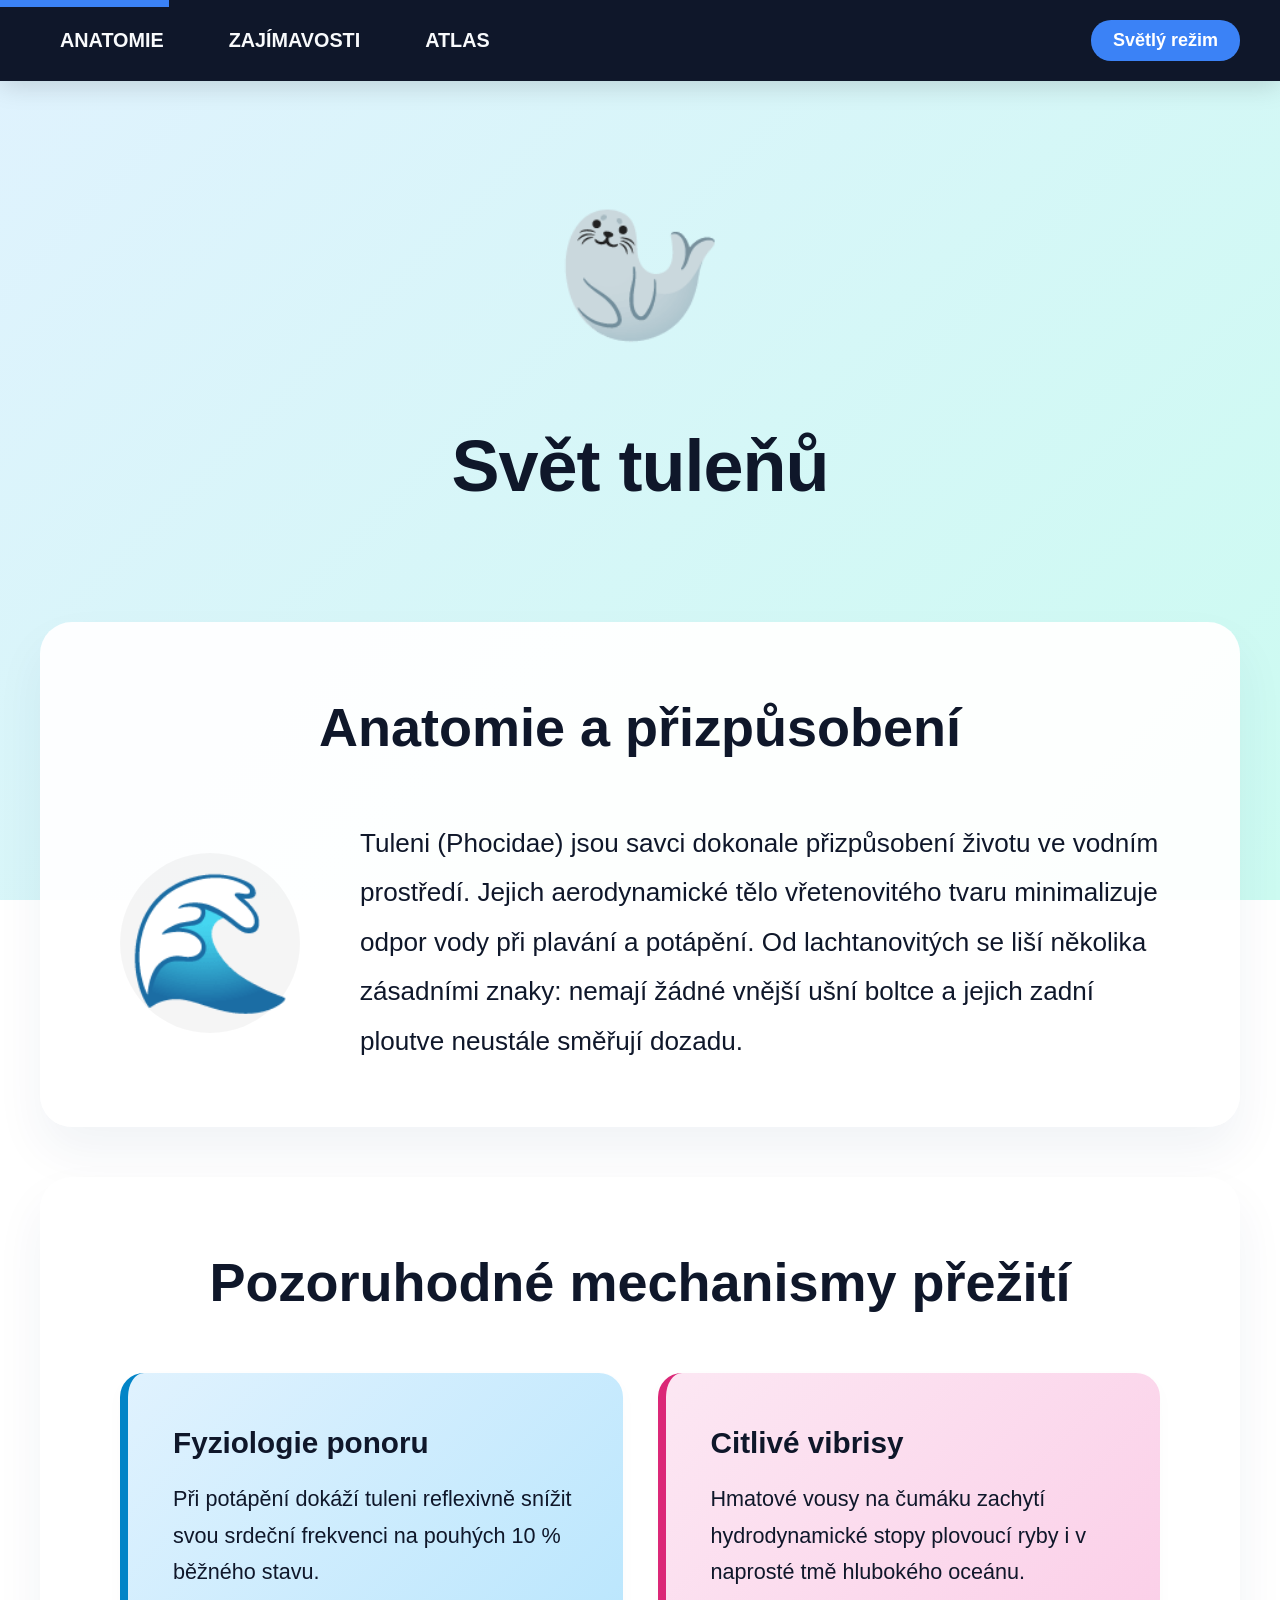
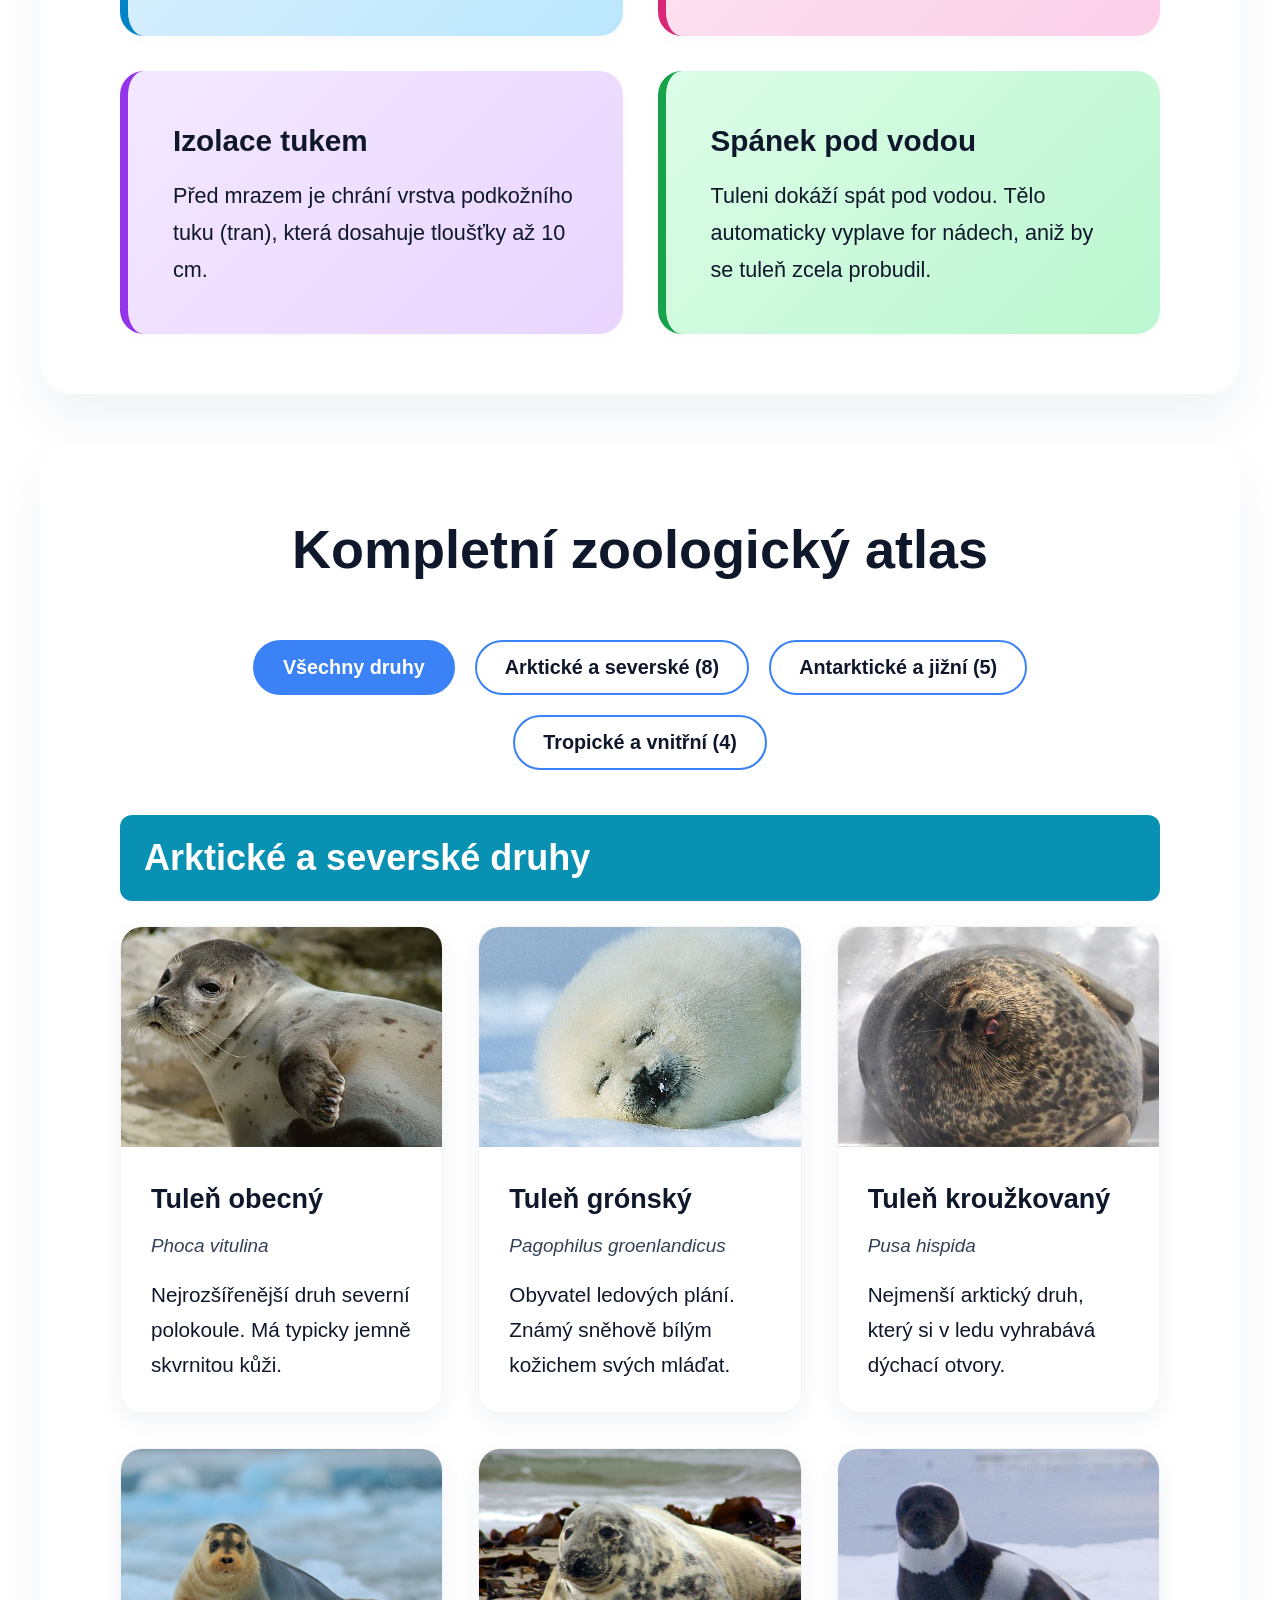
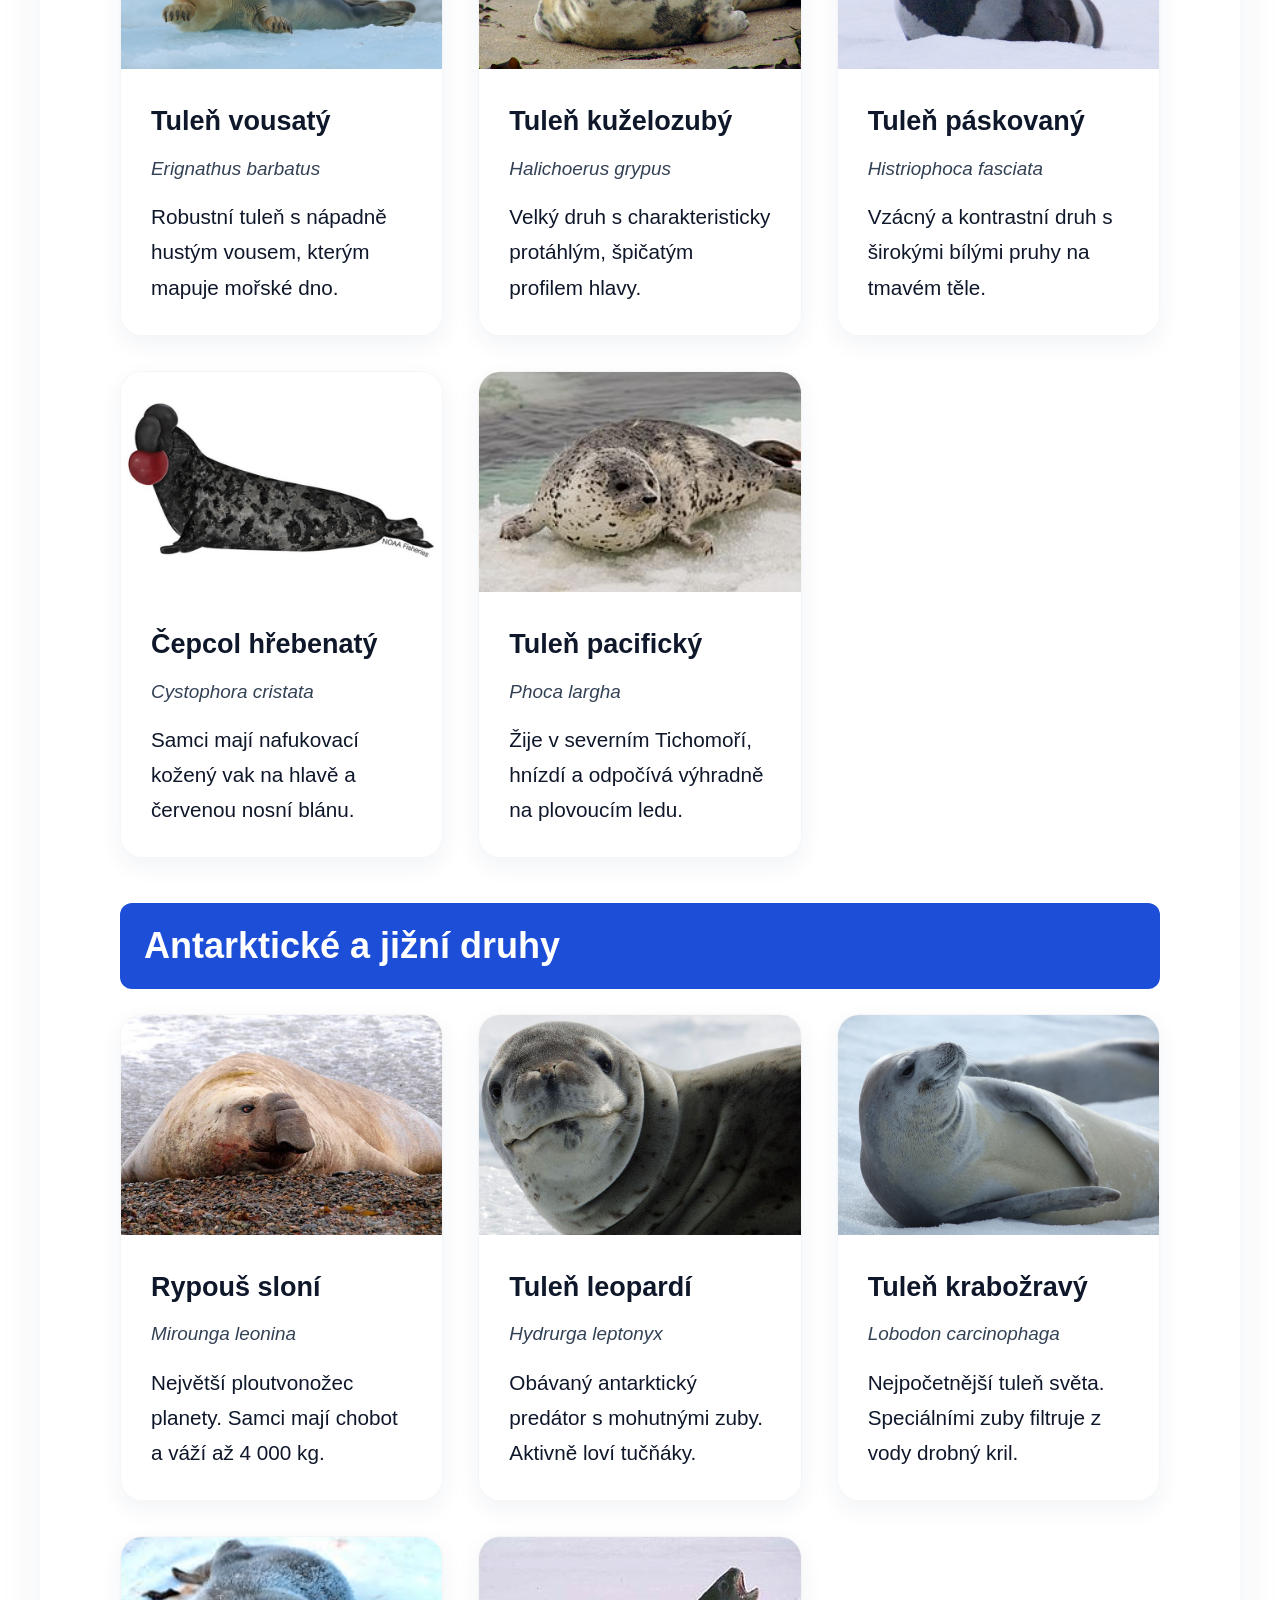
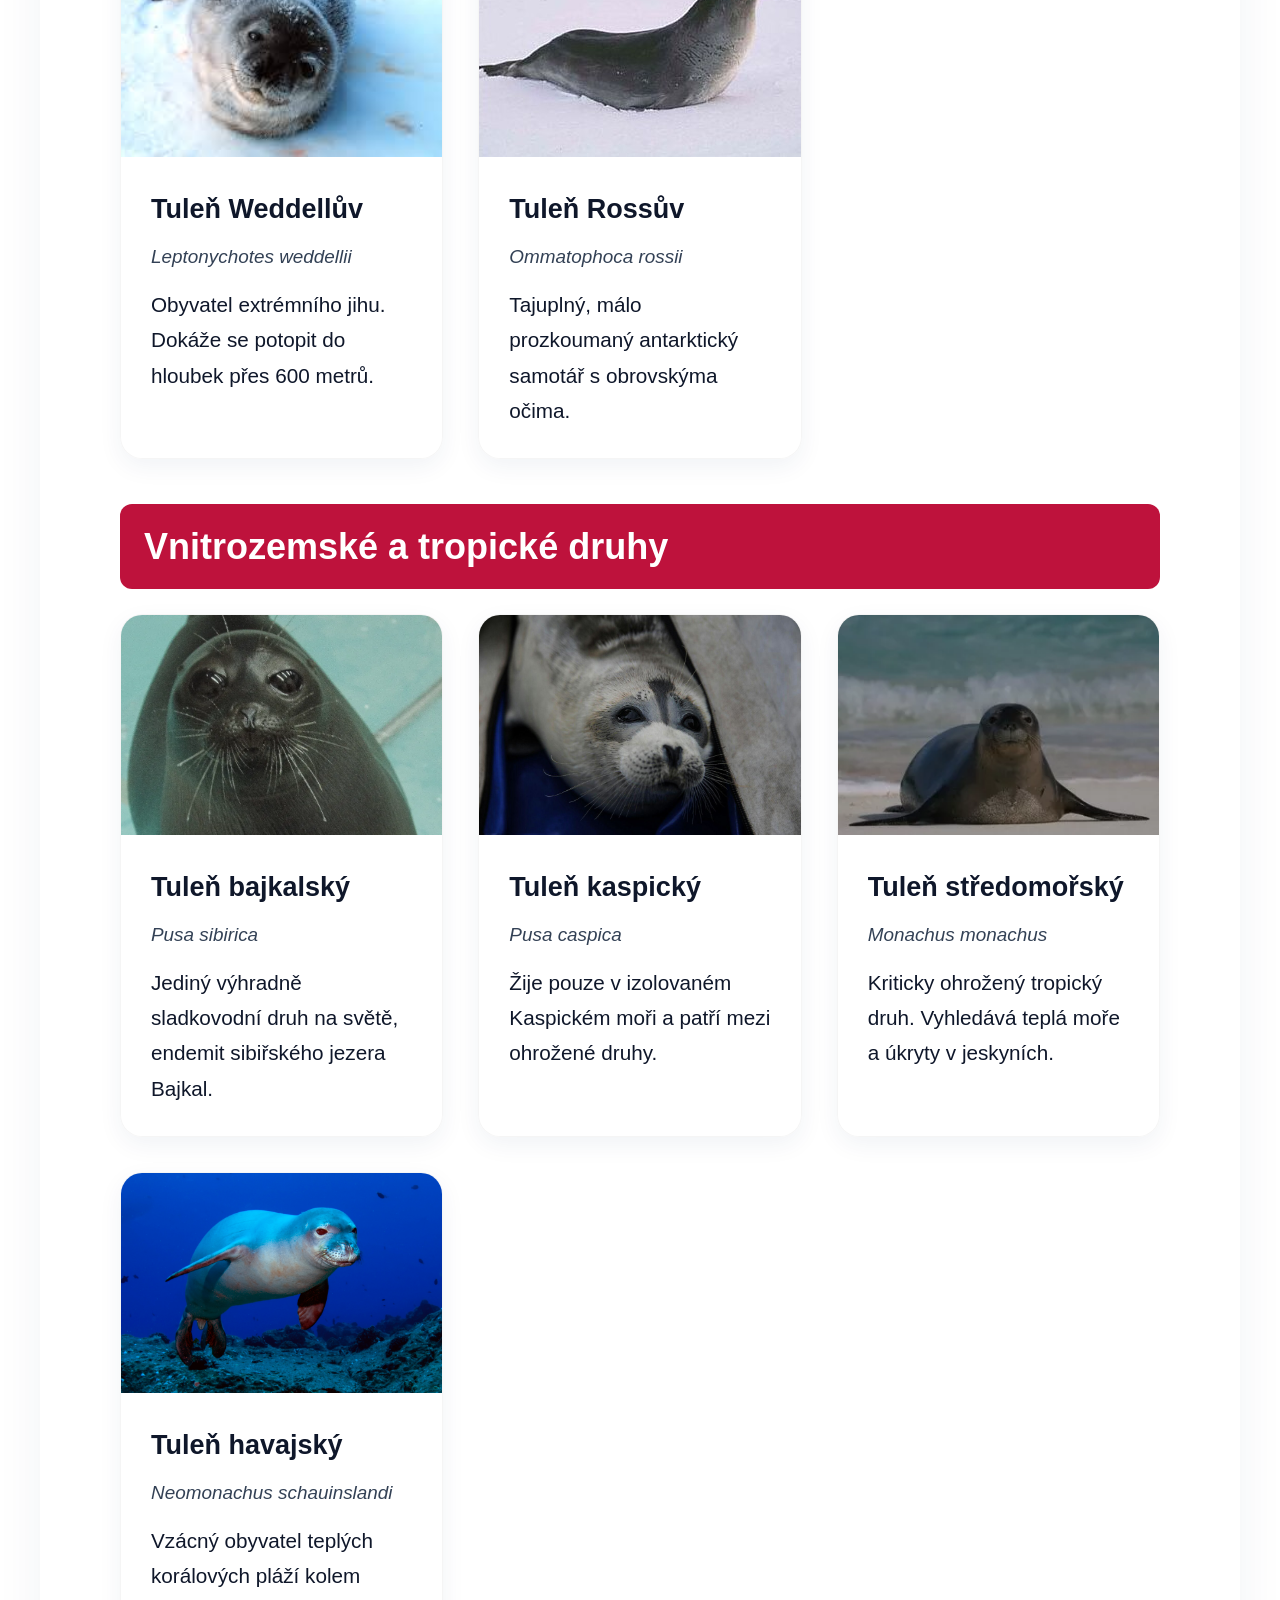
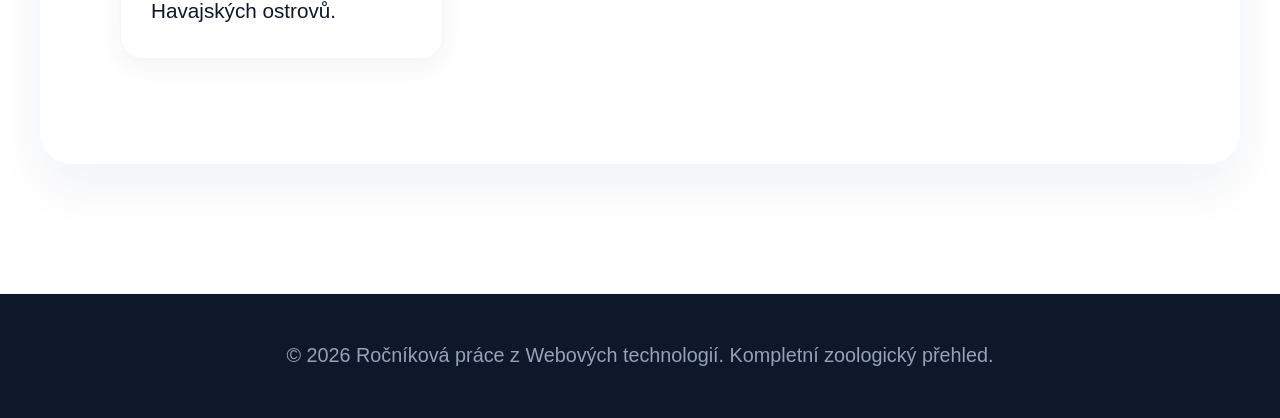
==== index.html @ 149bd587 "8" ====
<!DOCTYPE html>
<html lang="cs">
<head>
    <meta charset="UTF-8">
    <meta name="viewport" content="width=device-width, initial-scale=1.0">
    <title>Svět tuleňů - Kompletní atlas a biologie ploutvonožců</title>
    
    <meta name="description" content="Informační portál věnovaný biologii, anatomickým adaptacím a kompletnímu zoologickému přehledu tuleňů.">
    <meta name="keywords" content="tuleň, ploutvonožci, Phocidae, zoologický atlas, biologie moře, ochrana přírody, rypouš, čepcol">
    <meta name="author" content="Student 2. ročníku">
    <meta name="robots" content="index, follow">
    <meta name="robots" content="max-image-preview:large">

    <style>
        :root {
            --bg-start: #e0f2fe;
            --bg-end: #ccfbf1;
            --card-white: rgba(255, 255, 255, 0.95);
            --nav-bg: #0f172a;
            --accent-cyan: #06b6d4;
            --accent-blue: #3b82f6;
            --text-main: #0f172a;
            --text-muted: #334155;
            --shadow: rgba(0, 50, 100, 0.06);
        }

        [data-theme="dark"] {
            --bg-start: #0f172a;
            --bg-end: #1e293b;
            --card-white: rgba(30, 41, 59, 0.95);
            --nav-bg: #020617;
            --text-main: #f8fafc;
            --text-muted: #cbd5e1;
            --shadow: rgba(0, 0, 0, 0.3);
        }

        * {
            margin: 0;
            padding: 0;
            box-sizing: border-box;
            transition: background 0.3s ease, color 0.3s ease;
        }

        html {
            scroll-behavior: smooth;
            font-size: 18px; /* GLOBÁLNÍ ZVĚTŠENÍ: Zvětší úplně všechno písmo a prvky na webu */
        }

        body {
            font-family: 'Segoe UI', Tahoma, Geneva, Verdana, sans-serif;
            background: linear-gradient(135deg, var(--bg-start), var(--bg-end));
            background-attachment: fixed;
            color: var(--text-main);
            line-height: 1.7;
        }

        .skip-link {
            position: absolute;
            top: -40px;
            left: 0;
            background: var(--accent-blue);
            color: white;
            padding: 8px;
            z-index: 2000;
            transition: top 0.2s;
        }
        .skip-link:focus { top: 0; }

        nav {
            background-color: var(--nav-bg);
            position: fixed;
            width: 100%;
            top: 0;
            left: 0;
            padding: 20px 40px; /* Masivnější navigace */
            box-shadow: 0 4px 25px rgba(0,0,0,0.15);
            z-index: 1000;
        }
        .nav-container {
            display: flex;
            justify-content: space-between;
            align-items: center;
            max-width: 1400px;
            margin: 0 auto;
            width: 100%;
        }
        nav ul {
            display: flex;
            gap: 25px;
            list-style: none;
        }
        nav a {
            color: #f8fafc;
            text-decoration: none;
            font-weight: 700;
            font-size: 1.1rem; /* Větší text v menu */
            text-transform: uppercase;
            padding: 10px 20px;
            border-radius: 8px;
        }
        nav a:hover, nav a:focus {
            color: #0f172a;
            background-color: var(--accent-cyan);
            outline: none;
        }

        .theme-toggle {
            background: var(--accent-blue);
            color: white;
            border: none;
            padding: 10px 22px;
            border-radius: 20px;
            cursor: pointer;
            font-weight: 600;
            font-size: 1rem;
        }
        .theme-toggle:hover { background: var(--accent-cyan); }

        .hero {
            min-height: 45vh;
            display: flex;
            flex-direction: column;
            justify-content: center;
            align-items: center;
            text-align: center;
            padding: 160px 20px 60px;
        }
        .hero-emoji {
            font-size: 7.5rem; /* Obrovský emoji tuleň */
            animation: floatAnimation 4s ease-in-out infinite;
        }
        .hero h1 {
            font-size: 4rem; /* Obrovský hlavní nadpis */
            margin: 15px 0;
            font-weight: 900;
            letter-spacing: -1px;
        }
        .hero p {
            font-size: 1.4rem;
            max-width: 800px;
        }

        @keyframes floatAnimation {
            0%, 100% { transform: translateY(0); }
            50% { transform: translateY(-15px); }
        }

        .container {
            max-width: 1440px; /* Maximální gigantická šířka */
            margin: 0 auto;
            padding: 20px 40px;
            width: 100%;
        }

        .web-section {
            background: var(--card-white);
            border-radius: 32px; /* Více zakulacené rohy jako ve VS Code */
            padding: 60px 80px; /* Obrovské vnitřní polstrování boxu */
            box-shadow: 0 25px 50px var(--shadow);
            margin-bottom: 50px;
            scroll-margin-top: 120px; 
            width: 100%;
        }

        .section-title {
            font-size: 3rem; /* Masivní nadpis uvnitř boxu */
            margin-bottom: 45px;
            text-align: center;
            font-weight: 900;
        }

        .info-block {
            display: flex;
            align-items: center;
            gap: 60px;
        }
        .info-visual {
            font-size: 7.5rem; /* Velká ikona vlny */
            background: rgba(0,0,0,0.04);
            padding: 30px;
            border-radius: 50%;
            min-width: 180px;
            height: 180px;
            display: flex;
            align-items: center;
            justify-content: center;
        }
        .info-text p {
            font-size: 1.45rem; /* Velký, skvěle čitelný text odstavce */
            line-height: 1.9;
        }

        /* 2x2 Grid pro Zajímavosti */
        .features-grid {
            display: grid;
            grid-template-columns: 1fr 1fr;
            gap: 35px;
        }
        .feature-item {
            padding: 45px;
            border-radius: 24px;
            box-shadow: 0 6px 20px rgba(0,0,0,0.02);
        }
        .feature-item h3 {
            font-size: 1.65rem;
            margin-bottom: 12px;
        }
        .feature-item p {
            font-size: 1.2rem;
        }
        .feat-1 { background: linear-gradient(135deg, #e0f2fe, #bae6fd); border-left: 8px solid #0284c7; color: #0f172a; }
        .feat-2 { background: linear-gradient(135deg, #fce7f3, #fbcfe8); border-left: 8px solid #db2777; color: #0f172a; }
        .feat-3 { background: linear-gradient(135deg, #f3e8ff, #e9d5ff); border-left: 8px solid #9333ea; color: #0f172a; }
        .feat-4 { background: linear-gradient(135deg, #dcfce7, #bbf7d0); border-left: 8px solid #16a34a; color: #0f172a; }

        /* Filtrování */
        .filter-buttons {
            display: flex;
            justify-content: center;
            gap: 20px;
            margin-bottom: 45px;
            flex-wrap: wrap;
        }
        .filter-btn {
            padding: 14px 28px;
            border: 2px solid var(--accent-blue);
            background: transparent;
            color: var(--text-main);
            font-weight: 700;
            border-radius: 35px;
            cursor: pointer;
            font-size: 1.1rem;
        }
        .filter-btn.active, .filter-btn:hover {
            background: var(--accent-blue);
            color: white;
        }

        .group-title {
            font-size: 2rem;
            margin: 45px 0 25px;
            padding: 12px 24px;
            border-radius: 12px;
            color: white;
            font-weight: 800;
        }
        .group-north { background: #0891b2; }
        .group-south { background: #1d4ed8; }
        .group-warm  { background: #be123c; }

        .grid-atlas {
            display: grid;
            grid-template-columns: repeat(auto-fit, minmax(320px, 1fr));
            gap: 35px;
            margin-bottom: 45px;
        }
        .atlas-card {
            background: var(--card-white);
            border-radius: 22px;
            overflow: hidden;
            box-shadow: 0 8px 25px var(--shadow);
            border: 1px solid rgba(0,0,0,0.04);
        }

        .card-visual-img {
            background: #f1f5f9;
            height: 220px;
            overflow: hidden;
        }
        .card-visual-img img {
            width: 100%;
            height: 100%;
            object-fit: cover;
        }

        .card-body { padding: 30px; }
        .card-body h3 { font-size: 1.5rem; margin-bottom: 8px; }
        .card-body .latinsky { font-style: italic; color: var(--text-muted); font-size: 1.05rem; margin-bottom: 14px; }
        .card-body p { font-size: 1.15rem; }

        footer {
            background-color: var(--nav-bg);
            color: #94a3b8;
            text-align: center;
            padding: 45px;
            margin-top: 60px;
            font-size: 1.1rem;
        }

        @media (max-width: 992px) {
            .web-section { padding: 45px 35px; }
            .info-block { gap: 35px; }
        }

        @media (max-width: 768px) {
            html { font-size: 16px; } /* Na mobilech to trochu zmenšíme, aby se to vešlo */
            .features-grid { grid-template-columns: 1fr; }
            .nav-container { flex-direction: column; gap: 15px; }
            .info-block { flex-direction: column; text-align: center; }
        }
    </style>
</head>
<body>

    <a href="#main-content" class="skip-link">Přeskočit na obsah</a>

    <nav aria-label="Hlavní navigace">
        <div class="nav-container">
            <ul>
                <li><a href="#anatomie">Anatomie</a></li>
                <li><a href="#zajimavosti">Zajímavosti</a></li>
                <li><a href="#atlas">Atlas</a></li>
            </ul>
            <button class="theme-toggle" id="themeBtn" aria-label="Přepnout Světlý režim">Světlý režim</button>
        </div>
    </nav>

    <header class="hero">
        <div class="hero-emoji" aria-hidden="true">🦭</div>
        <h1>Svět tuleňů</h1>
    </header>

    <main class="container" id="main-content">
        
        <section id="anatomie" class="web-section" aria-labelledby="title-anatomy">
            <h2 id="title-anatomy" class="section-title">Anatomie a přizpůsobení</h2>
            <div class="info-block">
                <div class="info-visual" aria-hidden="true">🌊</div>
                <div class="info-text">
                    <p>Tuleni (Phocidae) jsou savci dokonale přizpůsobení životu ve vodním prostředí. Jejich aerodynamické tělo vřetenovitého tvaru minimalizuje odpor vody při plavání a potápění. Od lachtanovitých se liší několika zásadními znaky: nemají žádné vnější ušní boltce a jejich zadní ploutve neustále směřují dozadu.</p>
                </div>
            </div>
        </section>

        <section id="zajimavosti" class="web-section" aria-labelledby="title-facts">
            <h2 id="title-facts" class="section-title">Pozoruhodné mechanismy přežití</h2>
            <div class="features-grid">
                <div class="feature-item feat-1">
                    <h3>Fyziologie ponoru</h3>
                    <p>Při potápění dokáží tuleni reflexivně snížit svou srdeční frekvenci na pouhých 10 % běžného stavu.</p>
                </div>
                <div class="feature-item feat-2">
                    <h3>Citlivé vibrisy</h3>
                    <p>Hmatové vousy na čumáku zachytí hydrodynamické stopy plovoucí ryby i v naprosté tmě hlubokého oceánu.</p>
                </div>
                <div class="feature-item feat-3">
                    <h3>Izolace tukem</h3>
                    <p>Před mrazem je chrání vrstva podkožního tuku (tran), která dosahuje tloušťky až 10 cm.</p>
                </div>
                <div class="feature-item feat-4">
                    <h3>Spánek pod vodou</h3>
                    <p>Tuleni dokáží spát pod vodou. Tělo automaticky vyplave for nádech, aniž by se tuleň zcela probudil.</p>
                </div>
            </div>
        </section>

        <section id="atlas" class="web-section" aria-labelledby="title-atlas">
            <h2 id="title-atlas" class="section-title">Kompletní zoologický atlas</h2>

            <div class="filter-buttons">
                <button class="filter-btn active" data-filter="all">Všechny druhy</button>
                <button class="filter-btn" data-filter="north">Arktické a severské (8)</button>
                <button class="filter-btn" data-filter="south">Antarktické a jižní (5)</button>
                <button class="filter-btn" data-filter="warm">Tropické a vnitřní (4)</button>
            </div>

            <div class="atlas-wrapper">
                
                <div class="atlas-group" data-category="north">
                    <div class="group-title group-north">Arktické a severské druhy</div>
                    <div class="grid-atlas">
                        <article class="atlas-card">
                            <div class="card-visual-img"><img src="tuleni/tulen-obecny.webp" alt="Tuleň obecný" loading="lazy" width="300" height="180"></div>
                            <div class="card-body">
                                <h3>Tuleň obecný</h3>
                                <p class="latinsky">Phoca vitulina</p>
                                <p>Nejrozšířenější druh severní polokoule. Má typicky jemně skvrnitou kůži.</p>
                            </div>
                        </article>
                        <article class="atlas-card">
                            <div class="card-visual-img"><img src="tuleni/tulen-gronsky.jpg" alt="Tuleň grónský" loading="lazy" width="300" height="180"></div>
                            <div class="card-body">
                                <h3>Tuleň grónský</h3>
                                <p class="latinsky">Pagophilus groenlandicus</p>
                                <p>Obyvatel ledových plání. Známý sněhově bílým kožichem svých mláďat.</p>
                            </div>
                        </article>
                        <article class="atlas-card">
                            <div class="card-visual-img"><img src="tuleni/tulen-krouzkovany.webp" alt="Tuleň kroužkovaný" loading="lazy" width="300" height="180"></div>
                            <div class="card-body">
                                <h3>Tuleň kroužkovaný</h3>
                                <p class="latinsky">Pusa hispida</p>
                                <p>Nejmenší arktický druh, který si v ledu vyhrabává dýchací otvory.</p>
                            </div>
                        </article>
                        <article class="atlas-card">
                            <div class="card-visual-img"><img src="tuleni/tulen-vousaty.jpg" alt="Tuleň vousatý" loading="lazy" width="300" height="180"></div>
                            <div class="card-body">
                                <h3>Tuleň vousatý</h3>
                                <p class="latinsky">Erignathus barbatus</p>
                                <p>Robustní tuleň s nápadně hustým vousem, kterým mapuje mořské dno.</p>
                            </div>
                        </article>
                        <article class="atlas-card">
                            <div class="card-visual-img"><img src="tuleni/tulen-kuzelozubi.jpg" alt="Tuleň kuželozubý" loading="lazy" width="300" height="180"></div>
                            <div class="card-body">
                                <h3>Tuleň kuželozubý</h3>
                                <p class="latinsky">Halichoerus grypus</p>
                                <p>Velký druh s charakteristicky protáhlým, špičatým profilem hlavy.</p>
                            </div>
                        </article>
                        <article class="atlas-card">
                            <div class="card-visual-img"><img src="tuleni/paskovany.jpg" alt="Tuleň páskovaný" loading="lazy" width="300" height="180"></div>
                            <div class="card-body">
                                <h3>Tuleň páskovaný</h3>
                                <p class="latinsky">Histriophoca fasciata</p>
                                <p>Vzácný a kontrastní druh s širokými bílými pruhy na tmavém těle.</p>
                            </div>
                        </article>
                        <article class="atlas-card">
                            <div class="card-visual-img"><img src="tuleni/rypous-sloni.jpg" alt="Čepcol hřebenatý" loading="lazy" width="300" height="180"></div>
                            <div class="card-body">
                                <h3>Čepcol hřebenatý</h3>
                                <p class="latinsky">Cystophora cristata</p>
                                <p>Samci mají nafukovací kožený vak na hlavě a červenou nosní blánu.</p>
                            </div>
                        </article>
                        <article class="atlas-card">
                            <div class="card-visual-img"><img src="tuleni/tulen-pacificky.jpg" alt="Tuleň pacifický" loading="lazy" width="300" height="180"></div>
                            <div class="card-body">
                                <h3>Tuleň pacifický</h3>
                                <p class="latinsky">Phoca largha</p>
                                <p>Žije v severním Tichomoří, hnízdí a odpočívá výhradně na plovoucím ledu.</p>
                            </div>
                        </article>
                    </div>
                </div>

                <div class="atlas-group" data-category="south">
                    <div class="group-title group-south">Antarktické a jižní druhy</div>
                    <div class="grid-atlas">
                        <article class="atlas-card">
                            <div class="card-visual-img"><img src="tuleni/rypous-sloni.webp" alt="Rypouš sloní" loading="lazy" width="300" height="180"></div>
                            <div class="card-body">
                                <h3>Rypouš sloní</h3>
                                <p class="latinsky">Mirounga leonina</p>
                                <p>Největší ploutvonožec planety. Samci mají chobot a váží až 4 000 kg.</p>
                            </div>
                        </article>
                        <article class="atlas-card">
                            <div class="card-visual-img"><img src="tuleni/tulen-leopardi.jpeg" alt="Tuleň leopardí" loading="lazy" width="300" height="180"></div>
                            <div class="card-body">
                                <h3>Tuleň leopardí</h3>
                                <p class="latinsky">Hydrurga leptonyx</p>
                                <p>Obávaný antarktický predátor s mohutnými zuby. Aktivně loví tučňáky.</p>
                            </div>
                        </article>
                        <article class="atlas-card">
                            <div class="card-visual-img"><img src="tuleni/tulen-krabozravy.jpg" alt="Tuleň krabožravý" loading="lazy" width="300" height="180"></div>
                            <div class="card-body">
                                <h3>Tuleň krabožravý</h3>
                                <p class="latinsky">Lobodon carcinophaga</p>
                                <p>Nejpočetnější tuleň světa. Speciálními zuby filtruje z vody drobný kril.</p>
                            </div>
                        </article>
                        <article class="atlas-card">
                            <div class="card-visual-img"><img src="tuleni/tulen-weddelluv.jpg" alt="Tuleň Weddellův" loading="lazy" width="300" height="180"></div>
                            <div class="card-body">
                                <h3>Tuleň Weddellův</h3>
                                <p class="latinsky">Leptonychotes weddellii</p>
                                <p>Obyvatel extrémního jihu. Dokáže se potopit do hloubek přes 600 metrů.</p>
                            </div>
                        </article>
                        <article class="atlas-card">
                            <div class="card-visual-img"><img src="tuleni/tulen-rossuv.jpg" alt="Tuleň Rossův" loading="lazy" width="300" height="180"></div>
                            <div class="card-body">
                                <h3>Tuleň Rossův</h3>
                                <p class="latinsky">Ommatophoca rossii</p>
                                <p>Tajuplný, málo prozkoumaný antarktický samotář s obrovskýma očima.</p>
                            </div>
                        </article>
                    </div>
                </div>

                <div class="atlas-group" data-category="warm">
                    <div class="group-title group-warm">Vnitrozemské a tropické druhy</div>
                    <div class="grid-atlas">
                        <article class="atlas-card">
                            <div class="card-visual-img"><img src="tuleni/tulen-bajkalsky.webp" alt="Tuleň bajkalský" loading="lazy" width="300" height="180"></div>
                            <div class="card-body">
                                <h3>Tuleň bajkalský</h3>
                                <p class="latinsky">Pusa sibirica</p>
                                <p>Jediný výhradně sladkovodní druh na světě, endemit sibiřského jezera Bajkal.</p>
                            </div>
                        </article>
                        <article class="atlas-card">
                            <div class="card-visual-img"><img src="tuleni/tulen-kaspicky.jpg" alt="Tuleň kaspický" loading="lazy" width="300" height="180"></div>
                            <div class="card-body">
                                <h3>Tuleň kaspický</h3>
                                <p class="latinsky">Pusa caspica</p>
                                <p>Žije pouze v izolovaném Kaspickém moři a patří mezi ohrožené druhy.</p>
                            </div>
                        </article>
                        <article class="atlas-card">
                            <div class="card-visual-img"><img src="tuleni/tulen-stredomorsky.webp" alt="Tuleň středomořský" loading="lazy" width="300" height="180"></div>
                            <div class="card-body">
                                <h3>Tuleň středomořský</h3>
                                <p class="latinsky">Monachus monachus</p>
                                <p>Kriticky ohrožený tropický druh. Vyhledává teplá moře a úkryty v jeskyních.</p>
                            </div>
                        </article>
                        <article class="atlas-card">
                            <div class="card-visual-img"><img src="tuleni/tulen-havajsky.jpg" alt="Tuleň havajský" loading="lazy" width="300" height="180"></div>
                            <div class="card-body">
                                <h3>Tuleň havajský</h3>
                                <p class="latinsky">Neomonachus schauinslandi</p>
                                <p>Vzácný obyvatel teplých korálových pláží kolem Havajských ostrovů.</p>
                            </div>
                        </article>
                    </div>
                </div>

            </div>
        </section>
    </main>

    <footer>
        <p>&copy; 2026 Ročníková práce z Webových technologií. Kompletní zoologický přehled.</p>
    </footer>

    <script>
        document.addEventListener('DOMContentLoaded', () => {
            const themeBtn = document.getElementById('themeBtn');
            const currentTheme = localStorage.getItem('theme') || 'light';
            
            if (currentTheme === 'dark') {
                document.documentElement.setAttribute('data-theme', 'dark');
                themeBtn.textContent = 'Tmavý režim';
            }

            themeBtn.addEventListener('click', () => {
                let theme = document.documentElement.getAttribute('data-theme');
                if (theme === 'dark') {
                    document.documentElement.removeAttribute('data-theme');
                    localStorage.setItem('theme', 'light');
                    themeBtn.textContent = 'Světlý režim';
                } else {
                    document.documentElement.setAttribute('data-theme', 'dark');
                    localStorage.setItem('theme', 'dark');
                    themeBtn.textContent = 'Tmavý režim';
                }
            });

            const filterButtons = document.querySelectorAll('.filter-btn');
            const groups = document.querySelectorAll('.atlas-group');

            filterButtons.forEach(btn => {
                btn.addEventListener('click', () => {
                    filterButtons.forEach(b => b.classList.remove('active'));
                    btn.add('active');

                    const filterValue = btn.getAttribute('data-filter');

                    groups.forEach(group => {
                        if (filterValue === 'all' || group.getAttribute('data-category') === filterValue) {
                            group.style.display = 'block';
                        } else {
                            group.style.display = 'none';
                        }
                    });
                });
            });
        });
    </script>
</body>
</html>
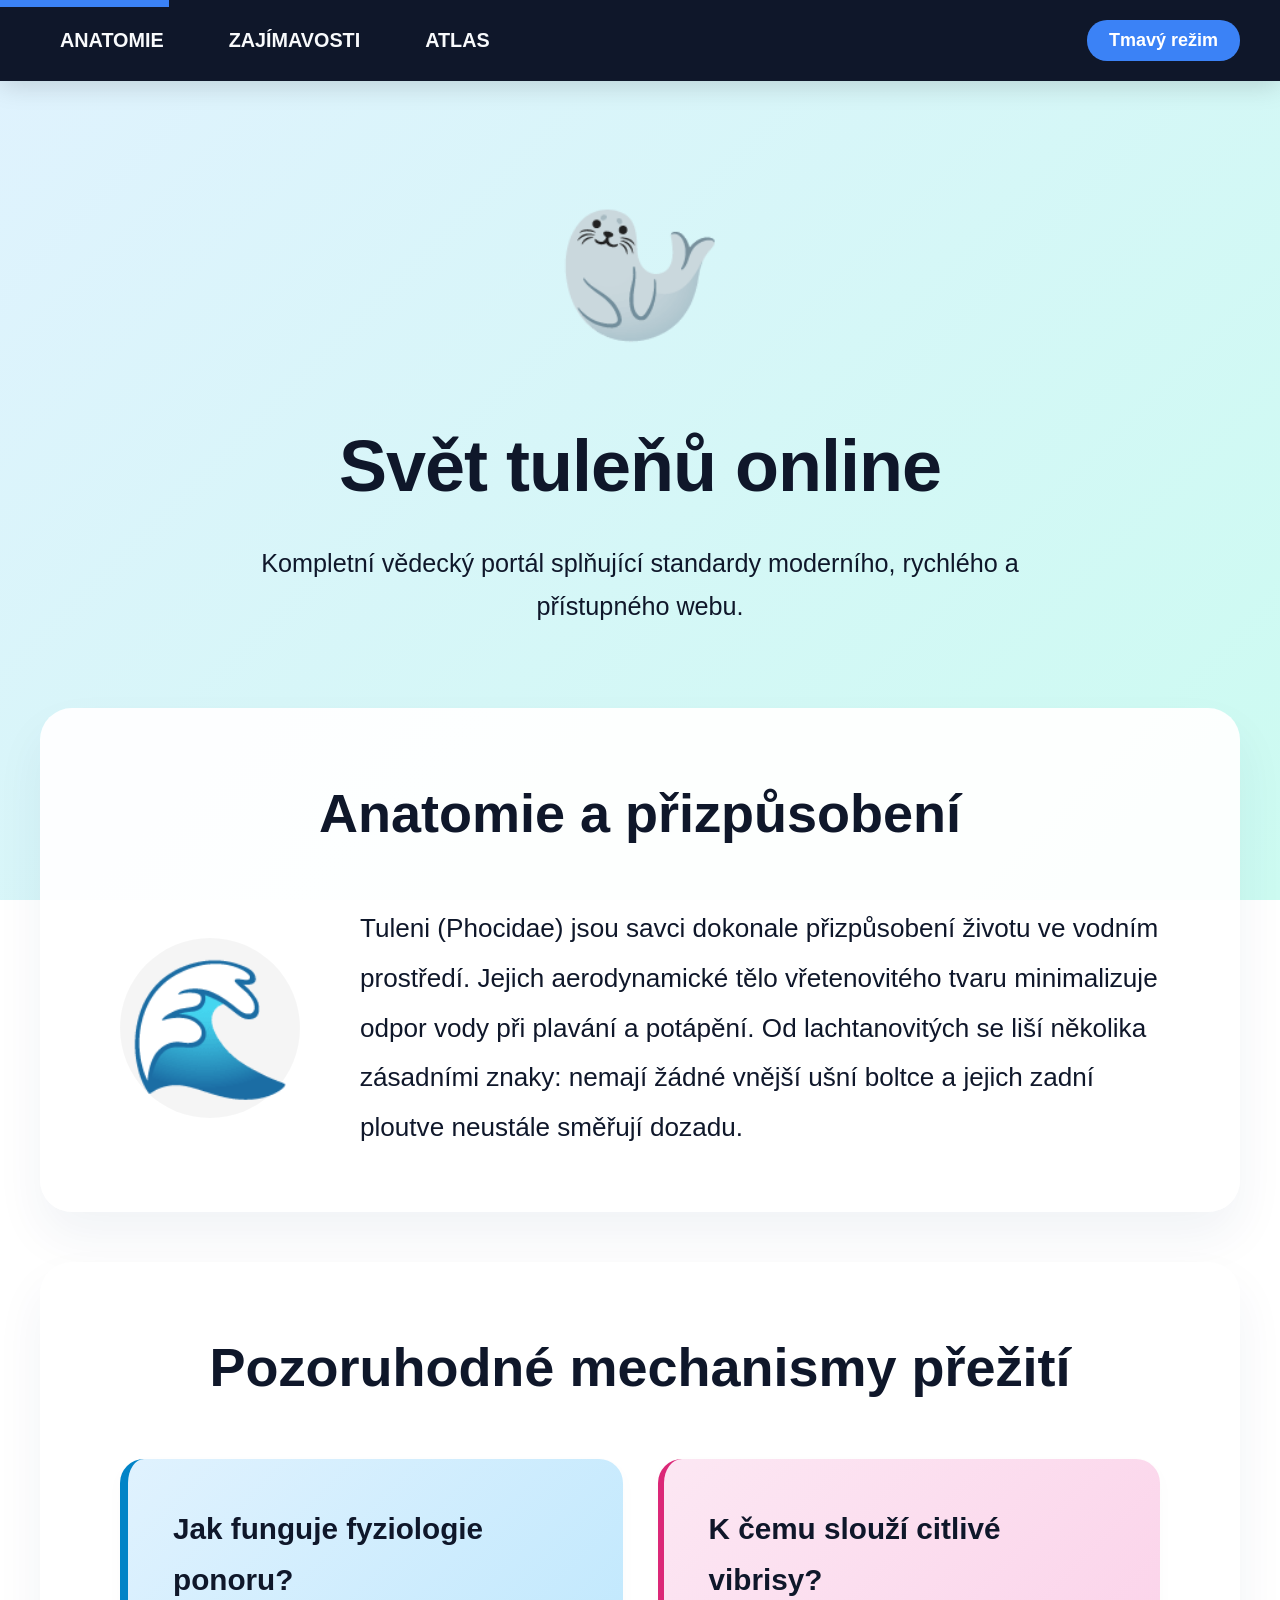
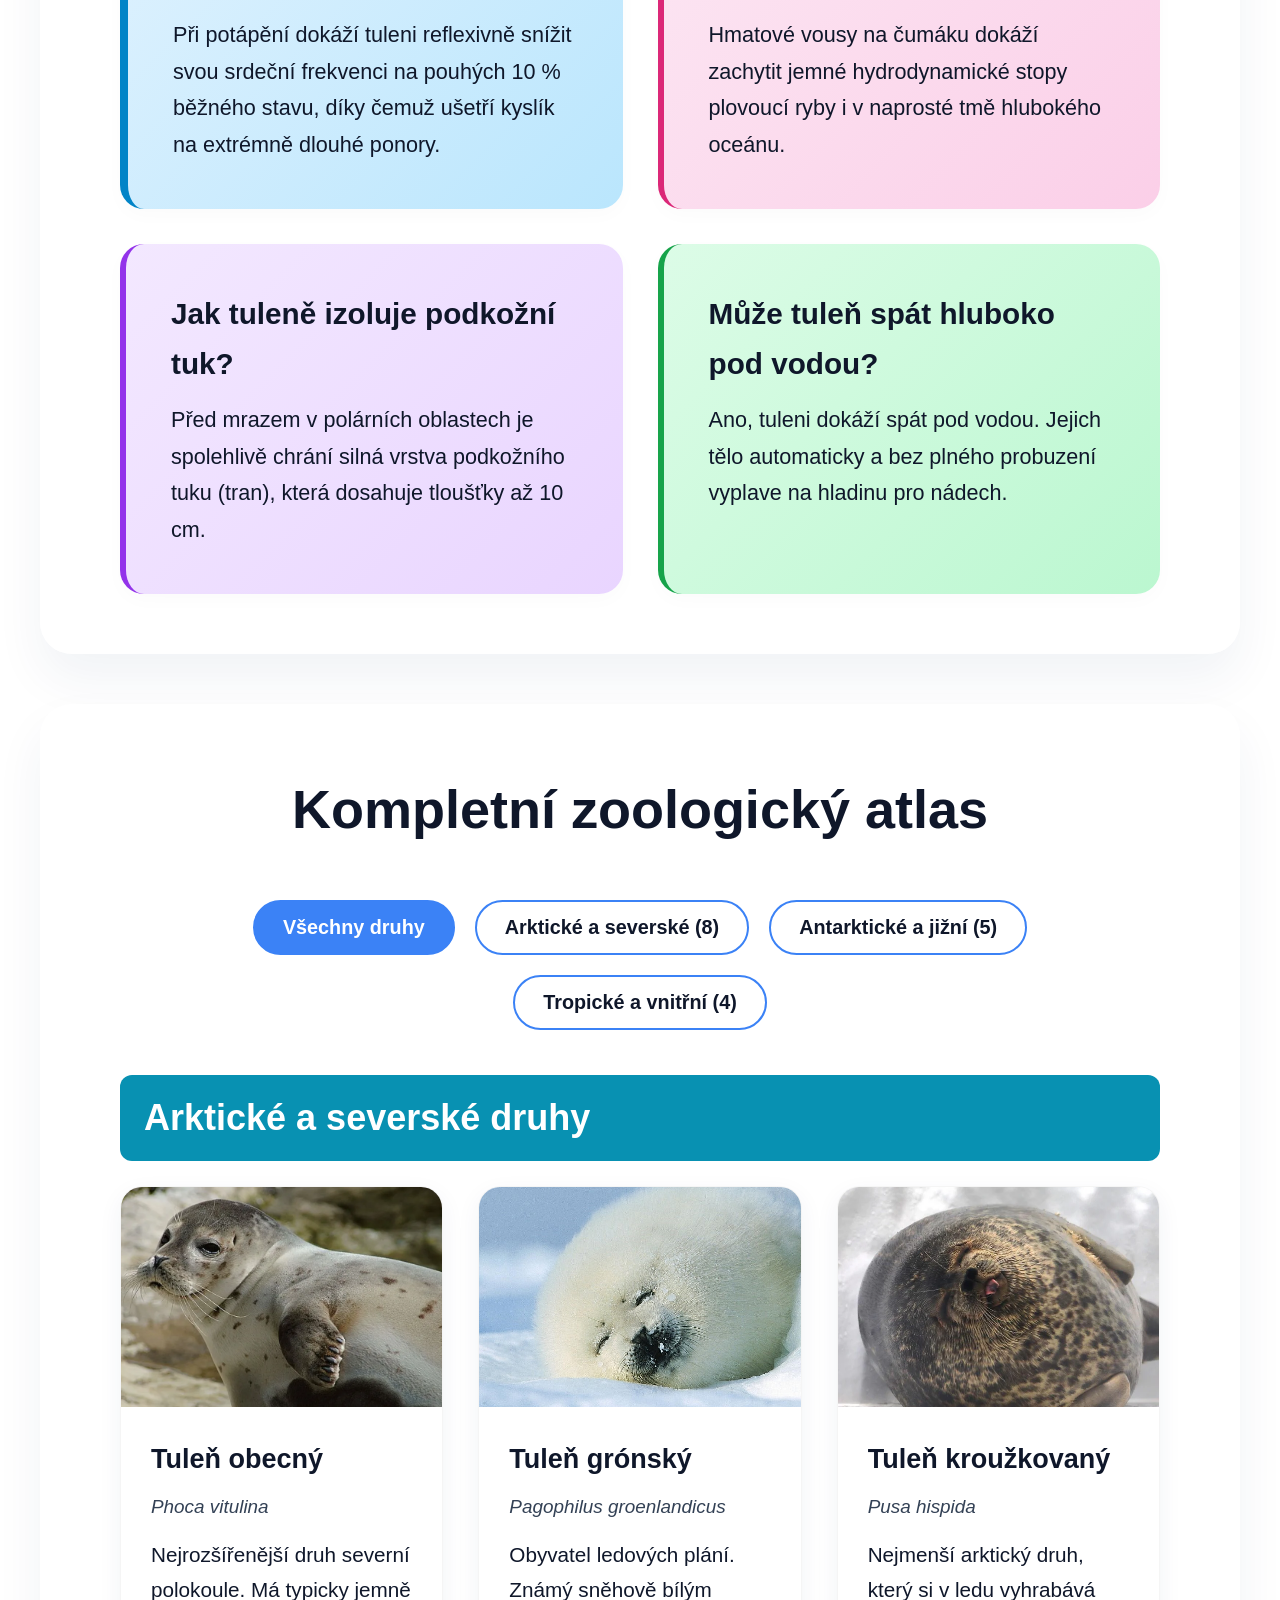
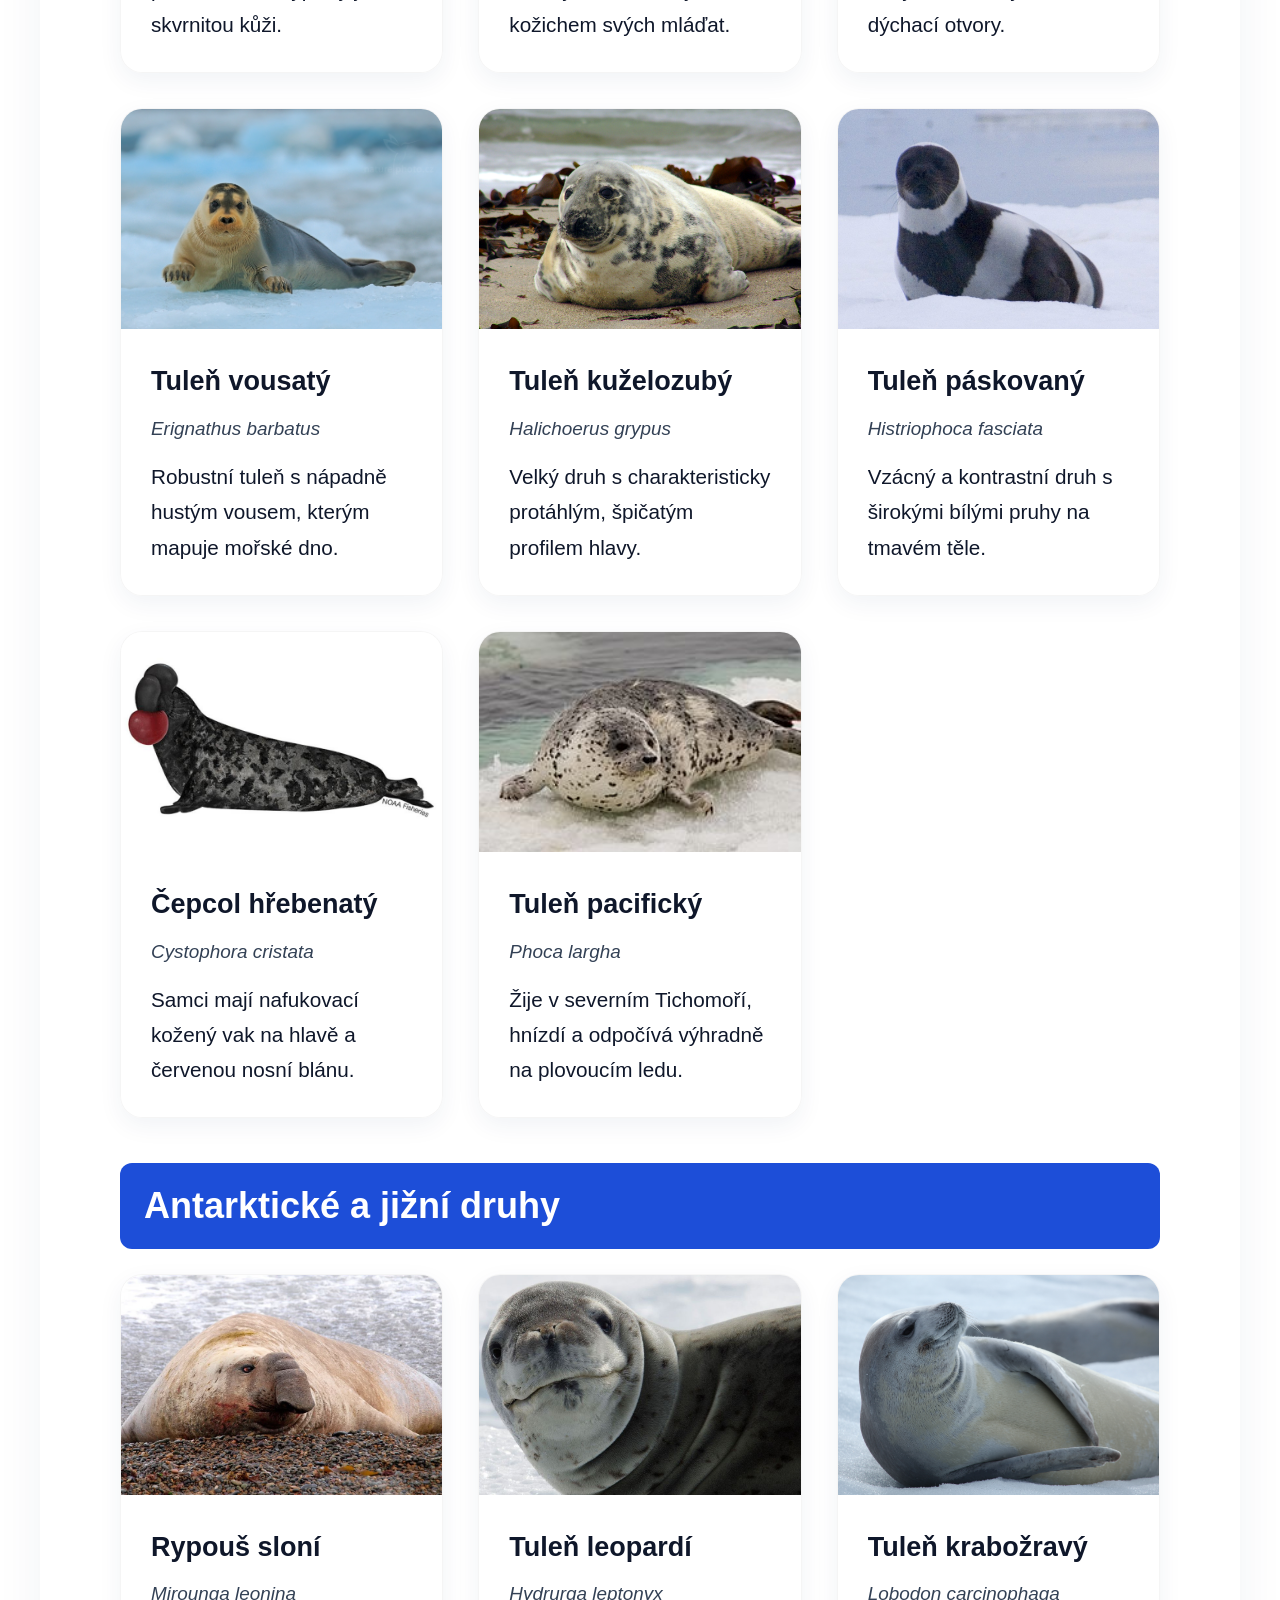
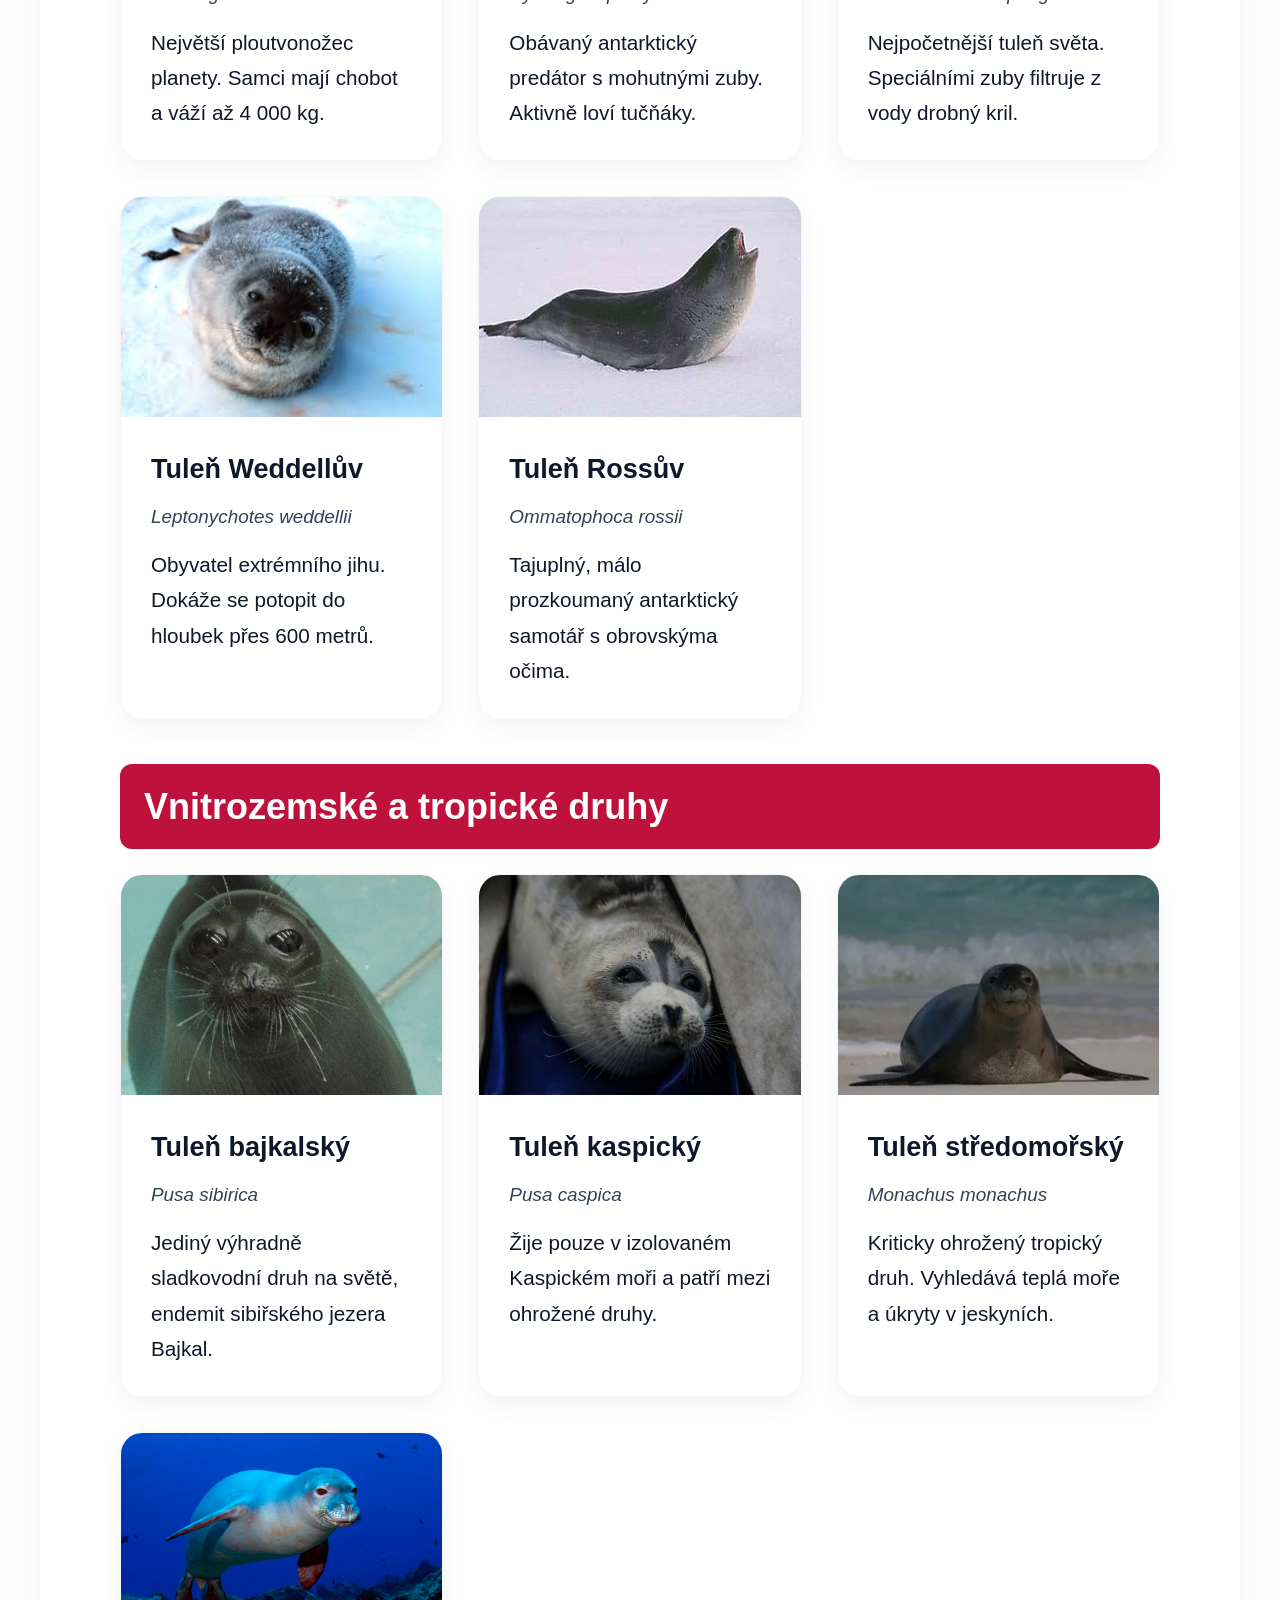
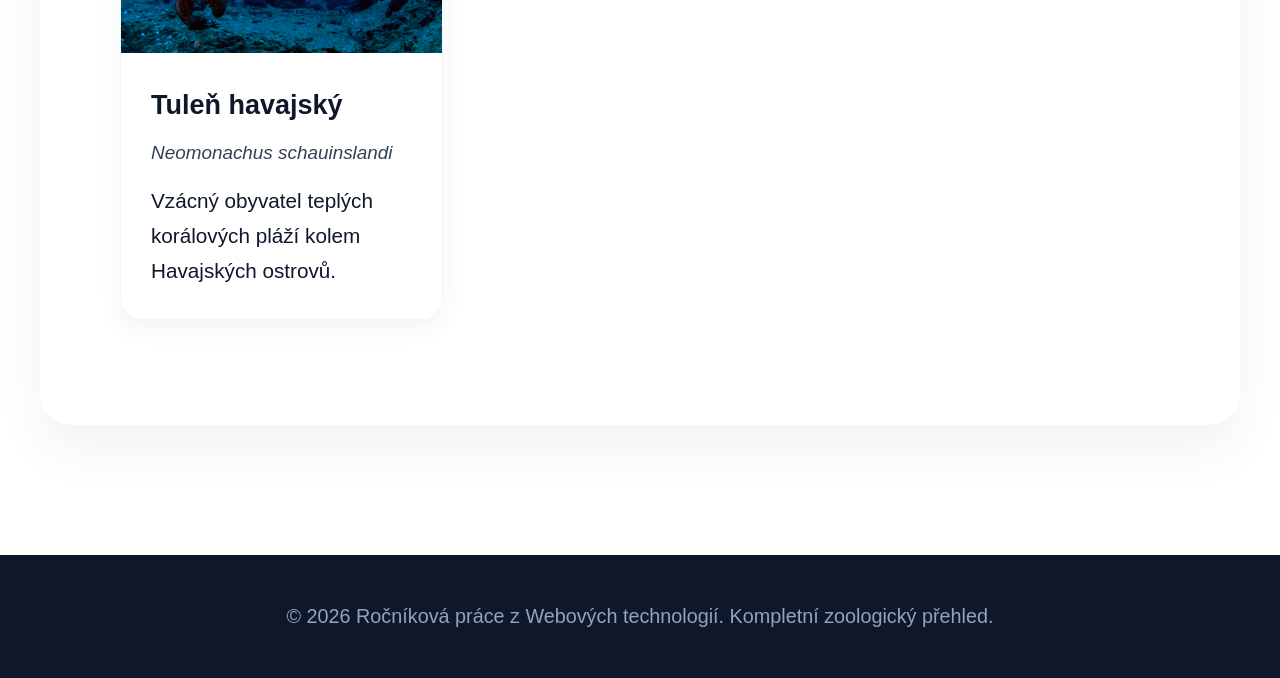
==== commit 3adbe759: "9" ====
--- a/index.html
+++ b/index.html
@@ -7,9 +7,31 @@
     
     <meta name="description" content="Informační portál věnovaný biologii, anatomickým adaptacím a kompletnímu zoologickému přehledu tuleňů.">
     <meta name="keywords" content="tuleň, ploutvonožci, Phocidae, zoologický atlas, biologie moře, ochrana přírody, rypouš, čepcol">
-    <meta name="author" content="Student 2. ročníku">
-    <meta name="robots" content="index, follow">
-    <meta name="robots" content="max-image-preview:large">
+    <meta name="author" content="Adéla Pazderová">
+    <meta name="robots" content="index, follow, max-image-preview:large">
+    
+    <meta property="og:type" content="website">
+    <meta property="og:title" content="Svět tuleňů - Kompletní atlas a biologie">
+    <meta property="og:description" content="Objevte fascinující svět tuleňů. Anatomie, pozoruhodné mechanismy přežití a kompletní přehled všech druhů.">
+    <meta property="og:image" content="tuleni/tulen-obecny.webp">
+    <meta property="og:url" content="https://adela3tulen.github.io/seal_web_Adela_Pazderova/">
+    <meta property="og:site_name" content="Svět tuleňů">
+
+    <meta name="twitter:card" content="summary_large_image">
+    <meta name="twitter:title" content="Svět tuleňů - Kompletní atlas a biologie">
+    <meta name="twitter:description" content="Objevte fascinující svět tuleňů. Anatomie, pozoruhodné mechanismy přežití a kompletní přehled všech druhů.">
+    <meta name="twitter:image" content="tuleni/tulen-obecny.webp">
+
+    <script type="application/ld+json">
+    {
+      "@context": "https://schema.org",
+      "@type": "WebSite",
+      "name": "Svět tuleňů",
+      "url": "https://adela3tulen.github.io/seal_web_Adela_Pazderova/",
+      "description": "Informační portál věnovaný biologii, anatomickým adaptacím a kompletnímu zoologickému přehledu tuleňů.",
+      "inLanguage": "cs"
+    }
+    </script>
 
     <style>
         :root {
@@ -43,7 +65,7 @@
 
         html {
             scroll-behavior: smooth;
-            font-size: 18px; /* GLOBÁLNÍ ZVĚTŠENÍ: Zvětší úplně všechno písmo a prvky na webu */
+            font-size: 18px; /* Globální zvětšení pro masivnější UI vzhled */
         }
 
         body {
@@ -72,7 +94,7 @@
             width: 100%;
             top: 0;
             left: 0;
-            padding: 20px 40px; /* Masivnější navigace */
+            padding: 20px 40px;
             box-shadow: 0 4px 25px rgba(0,0,0,0.15);
             z-index: 1000;
         }
@@ -93,7 +115,7 @@
             color: #f8fafc;
             text-decoration: none;
             font-weight: 700;
-            font-size: 1.1rem; /* Větší text v menu */
+            font-size: 1.1rem;
             text-transform: uppercase;
             padding: 10px 20px;
             border-radius: 8px;
@@ -126,11 +148,11 @@
             padding: 160px 20px 60px;
         }
         .hero-emoji {
-            font-size: 7.5rem; /* Obrovský emoji tuleň */
+            font-size: 7.5rem;
             animation: floatAnimation 4s ease-in-out infinite;
         }
         .hero h1 {
-            font-size: 4rem; /* Obrovský hlavní nadpis */
+            font-size: 4rem;
             margin: 15px 0;
             font-weight: 900;
             letter-spacing: -1px;
@@ -146,7 +168,7 @@
         }
 
         .container {
-            max-width: 1440px; /* Maximální gigantická šířka */
+            max-width: 1440px;
             margin: 0 auto;
             padding: 20px 40px;
             width: 100%;
@@ -154,8 +176,8 @@
 
         .web-section {
             background: var(--card-white);
-            border-radius: 32px; /* Více zakulacené rohy jako ve VS Code */
-            padding: 60px 80px; /* Obrovské vnitřní polstrování boxu */
+            border-radius: 32px;
+            padding: 60px 80px;
             box-shadow: 0 25px 50px var(--shadow);
             margin-bottom: 50px;
             scroll-margin-top: 120px; 
@@ -163,7 +185,7 @@
         }
 
         .section-title {
-            font-size: 3rem; /* Masivní nadpis uvnitř boxu */
+            font-size: 3rem;
             margin-bottom: 45px;
             text-align: center;
             font-weight: 900;
@@ -175,7 +197,7 @@
             gap: 60px;
         }
         .info-visual {
-            font-size: 7.5rem; /* Velká ikona vlny */
+            font-size: 7.5rem;
             background: rgba(0,0,0,0.04);
             padding: 30px;
             border-radius: 50%;
@@ -186,7 +208,7 @@
             justify-content: center;
         }
         .info-text p {
-            font-size: 1.45rem; /* Velký, skvěle čitelný text odstavce */
+            font-size: 1.45rem;
             line-height: 1.9;
         }
 
@@ -209,9 +231,9 @@
             font-size: 1.2rem;
         }
         .feat-1 { background: linear-gradient(135deg, #e0f2fe, #bae6fd); border-left: 8px solid #0284c7; color: #0f172a; }
-        .feat-2 { background: linear-gradient(135deg, #fce7f3, #fbcfe8); border-left: 8px solid #db2777; color: #0f172a; }
-        .feat-3 { background: linear-gradient(135deg, #f3e8ff, #e9d5ff); border-left: 8px solid #9333ea; color: #0f172a; }
-        .feat-4 { background: linear-gradient(135deg, #dcfce7, #bbf7d0); border-left: 8px solid #16a34a; color: #0f172a; }
+        .feat-2 { background: linear-gradient(135deg, #fce7f3, #fbcfe8); border-left: 6px solid #db2777; color: #0f172a; }
+        .feat-3 { background: linear-gradient(135deg, #f3e8ff, #e9d5ff); border-left: 6px solid #9333ea; color: #0f172a; }
+        .feat-4 { background: linear-gradient(135deg, #dcfce7, #bbf7d0); border-left: 6px solid #16a34a; color: #0f172a; }
 
         /* Filtrování */
         .filter-buttons {
@@ -293,7 +315,7 @@
         }
 
         @media (max-width: 768px) {
-            html { font-size: 16px; } /* Na mobilech to trochu zmenšíme, aby se to vešlo */
+            html { font-size: 16px; }
             .features-grid { grid-template-columns: 1fr; }
             .nav-container { flex-direction: column; gap: 15px; }
             .info-block { flex-direction: column; text-align: center; }
@@ -311,13 +333,14 @@
                 <li><a href="#zajimavosti">Zajímavosti</a></li>
                 <li><a href="#atlas">Atlas</a></li>
             </ul>
-            <button class="theme-toggle" id="themeBtn" aria-label="Přepnout Světlý režim">Světlý režim</button>
+            <button class="theme-toggle" id="themeBtn" aria-label="Přepnout tmavý režim" aria-live="polite">Tmavý režim</button>
         </div>
     </nav>
 
     <header class="hero">
         <div class="hero-emoji" aria-hidden="true">🦭</div>
-        <h1>Svět tuleňů</h1>
+        <h1>Svět tuleňů online</h1>
+        <p>Kompletní vědecký portál splňující standardy moderního, rychlého a přístupného webu.</p>
     </header>
 
     <main class="container" id="main-content">
@@ -336,20 +359,20 @@
             <h2 id="title-facts" class="section-title">Pozoruhodné mechanismy přežití</h2>
             <div class="features-grid">
                 <div class="feature-item feat-1">
-                    <h3>Fyziologie ponoru</h3>
-                    <p>Při potápění dokáží tuleni reflexivně snížit svou srdeční frekvenci na pouhých 10 % běžného stavu.</p>
+                    <h3>Jak funguje fyziologie ponoru?</h3>
+                    <p>Při potápění dokáží tuleni reflexivně snížit svou srdeční frekvenci na pouhých 10 % běžného stavu, díky čemuž ušetří kyslík na extrémně dlouhé ponory.</p>
                 </div>
                 <div class="feature-item feat-2">
-                    <h3>Citlivé vibrisy</h3>
-                    <p>Hmatové vousy na čumáku zachytí hydrodynamické stopy plovoucí ryby i v naprosté tmě hlubokého oceánu.</p>
+                    <h3>K čemu slouží citlivé vibrisy?</h3>
+                    <p>Hmatové vousy na čumáku dokáží zachytit jemné hydrodynamické stopy plovoucí ryby i v naprosté tmě hlubokého oceánu.</p>
                 </div>
                 <div class="feature-item feat-3">
-                    <h3>Izolace tukem</h3>
-                    <p>Před mrazem je chrání vrstva podkožního tuku (tran), která dosahuje tloušťky až 10 cm.</p>
+                    <h3>Jak tuleně izoluje podkožní tuk?</h3>
+                    <p>Před mrazem v polárních oblastech je spolehlivě chrání silná vrstva podkožního tuku (tran), která dosahuje tloušťky až 10 cm.</p>
                 </div>
                 <div class="feature-item feat-4">
-                    <h3>Spánek pod vodou</h3>
-                    <p>Tuleni dokáží spát pod vodou. Tělo automaticky vyplave for nádech, aniž by se tuleň zcela probudil.</p>
+                    <h3>Může tuleň spát hluboko pod vodou?</h3>
+                    <p>Ano, tuleni dokáží spát pod vodou. Jejich tělo automaticky a bez plného probuzení vyplave na hladinu pro nádech.</p>
                 </div>
             </div>
         </section>
@@ -357,11 +380,11 @@
         <section id="atlas" class="web-section" aria-labelledby="title-atlas">
             <h2 id="title-atlas" class="section-title">Kompletní zoologický atlas</h2>
 
-            <div class="filter-buttons">
-                <button class="filter-btn active" data-filter="all">Všechny druhy</button>
-                <button class="filter-btn" data-filter="north">Arktické a severské (8)</button>
-                <button class="filter-btn" data-filter="south">Antarktické a jižní (5)</button>
-                <button class="filter-btn" data-filter="warm">Tropické a vnitřní (4)</button>
+            <div class="filter-buttons" role="group" aria-label="Filtrování druhů tuleňů">
+                <button class="filter-btn active" data-filter="all" aria-pressed="true">Všechny druhy</button>
+                <button class="filter-btn" data-filter="north" aria-pressed="false">Arktické a severské (8)</button>
+                <button class="filter-btn" data-filter="south" aria-pressed="false">Antarktické a jižní (5)</button>
+                <button class="filter-btn" data-filter="warm" aria-pressed="false">Tropické a vnitřní (4)</button>
             </div>
 
             <div class="atlas-wrapper">
@@ -370,7 +393,7 @@
                     <div class="group-title group-north">Arktické a severské druhy</div>
                     <div class="grid-atlas">
                         <article class="atlas-card">
-                            <div class="card-visual-img"><img src="tuleni/tulen-obecny.webp" alt="Tuleň obecný" loading="lazy" width="300" height="180"></div>
+                            <div class="card-visual-img"><img src="tuleni/tulen-obecny.webp" alt="Tuleň obecný na pláži" loading="lazy" width="320" height="220"></div>
                             <div class="card-body">
                                 <h3>Tuleň obecný</h3>
                                 <p class="latinsky">Phoca vitulina</p>
@@ -378,7 +401,7 @@
                             </div>
                         </article>
                         <article class="atlas-card">
-                            <div class="card-visual-img"><img src="tuleni/tulen-gronsky.jpg" alt="Tuleň grónský" loading="lazy" width="300" height="180"></div>
+                            <div class="card-visual-img"><img src="tuleni/tulen-gronsky.jpg" alt="Bílé mládě tuleně grónského" loading="lazy" width="320" height="220"></div>
                             <div class="card-body">
                                 <h3>Tuleň grónský</h3>
                                 <p class="latinsky">Pagophilus groenlandicus</p>
@@ -386,7 +409,7 @@
                             </div>
                         </article>
                         <article class="atlas-card">
-                            <div class="card-visual-img"><img src="tuleni/tulen-krouzkovany.webp" alt="Tuleň kroužkovaný" loading="lazy" width="300" height="180"></div>
+                            <div class="card-visual-img"><img src="tuleni/tulen-krouzkovany.webp" alt="Tuleň kroužkovaný s vyplazeným jazykem" loading="lazy" width="320" height="220"></div>
                             <div class="card-body">
                                 <h3>Tuleň kroužkovaný</h3>
                                 <p class="latinsky">Pusa hispida</p>
@@ -394,7 +417,7 @@
                             </div>
                         </article>
                         <article class="atlas-card">
-                            <div class="card-visual-img"><img src="tuleni/tulen-vousaty.jpg" alt="Tuleň vousatý" loading="lazy" width="300" height="180"></div>
+                            <div class="card-visual-img"><img src="tuleni/tulen-vousaty.jpg" alt="tuleně vousatý" loading="lazy" width="320" height="220"></div>
                             <div class="card-body">
                                 <h3>Tuleň vousatý</h3>
                                 <p class="latinsky">Erignathus barbatus</p>
@@ -402,7 +425,7 @@
                             </div>
                         </article>
                         <article class="atlas-card">
-                            <div class="card-visual-img"><img src="tuleni/tulen-kuzelozubi.jpg" alt="Tuleň kuželozubý" loading="lazy" width="300" height="180"></div>
+                            <div class="card-visual-img"><img src="tuleni/tulen-kuzelozubi.jpg" alt="Tuleň kuželozubý" loading="lazy" width="320" height="220"></div>
                             <div class="card-body">
                                 <h3>Tuleň kuželozubý</h3>
                                 <p class="latinsky">Halichoerus grypus</p>
@@ -410,7 +433,7 @@
                             </div>
                         </article>
                         <article class="atlas-card">
-                            <div class="card-visual-img"><img src="tuleni/paskovany.jpg" alt="Tuleň páskovaný" loading="lazy" width="300" height="180"></div>
+                            <div class="card-visual-img"><img src="tuleni/paskovany.jpg" alt="Vzácný tuleň páskovaný na sněhu" loading="lazy" width="320" height="220"></div>
                             <div class="card-body">
                                 <h3>Tuleň páskovaný</h3>
                                 <p class="latinsky">Histriophoca fasciata</p>
@@ -418,7 +441,7 @@
                             </div>
                         </article>
                         <article class="atlas-card">
-                            <div class="card-visual-img"><img src="tuleni/rypous-sloni.jpg" alt="Čepcol hřebenatý" loading="lazy" width="300" height="180"></div>
+                            <div class="card-visual-img"><img src="tuleni/rypous-sloni.jpg" alt="Čepcol hřebenatý s nafouklým vakem" loading="lazy" width="320" height="220"></div>
                             <div class="card-body">
                                 <h3>Čepcol hřebenatý</h3>
                                 <p class="latinsky">Cystophora cristata</p>
@@ -426,7 +449,7 @@
                             </div>
                         </article>
                         <article class="atlas-card">
-                            <div class="card-visual-img"><img src="tuleni/tulen-pacificky.jpg" alt="Tuleň pacifický" loading="lazy" width="300" height="180"></div>
+                            <div class="card-visual-img"><img src="tuleni/tulen-pacificky.jpg" alt="Tuleň pacifický na kry" loading="lazy" width="320" height="220"></div>
                             <div class="card-body">
                                 <h3>Tuleň pacifický</h3>
                                 <p class="latinsky">Phoca largha</p>
@@ -440,7 +463,7 @@
                     <div class="group-title group-south">Antarktické a jižní druhy</div>
                     <div class="grid-atlas">
                         <article class="atlas-card">
-                            <div class="card-visual-img"><img src="tuleni/rypous-sloni.webp" alt="Rypouš sloní" loading="lazy" width="300" height="180"></div>
+                            <div class="card-visual-img"><img src="tuleni/rypous-sloni.webp" alt="Obří samec rypouše sloního" loading="lazy" width="320" height="220"></div>
                             <div class="card-body">
                                 <h3>Rypouš sloní</h3>
                                 <p class="latinsky">Mirounga leonina</p>
@@ -448,7 +471,7 @@
                             </div>
                         </article>
                         <article class="atlas-card">
-                            <div class="card-visual-img"><img src="tuleni/tulen-leopardi.jpeg" alt="Tuleň leopardí" loading="lazy" width="300" height="180"></div>
+                            <div class="card-visual-img"><img src="tuleni/tulen-leopardi.jpeg" alt="Tuleň leopardí" loading="lazy" width="320" height="220"></div>
                             <div class="card-body">
                                 <h3>Tuleň leopardí</h3>
                                 <p class="latinsky">Hydrurga leptonyx</p>
@@ -456,7 +479,7 @@
                             </div>
                         </article>
                         <article class="atlas-card">
-                            <div class="card-visual-img"><img src="tuleni/tulen-krabozravy.jpg" alt="Tuleň krabožravý" loading="lazy" width="300" height="180"></div>
+                            <div class="card-visual-img"><img src="tuleni/tulen-krabozravy.jpg" alt="Tuleň krabožravý na ledu" loading="lazy" width="320" height="220"></div>
                             <div class="card-body">
                                 <h3>Tuleň krabožravý</h3>
                                 <p class="latinsky">Lobodon carcinophaga</p>
@@ -464,7 +487,7 @@
                             </div>
                         </article>
                         <article class="atlas-card">
-                            <div class="card-visual-img"><img src="tuleni/tulen-weddelluv.jpg" alt="Tuleň Weddellův" loading="lazy" width="300" height="180"></div>
+                            <div class="card-visual-img"><img src="tuleni/tulen-weddelluv.jpg" alt="Tuleň Weddellův na sněhu" loading="lazy" width="320" height="220"></div>
                             <div class="card-body">
                                 <h3>Tuleň Weddellův</h3>
                                 <p class="latinsky">Leptonychotes weddellii</p>
@@ -472,7 +495,7 @@
                             </div>
                         </article>
                         <article class="atlas-card">
-                            <div class="card-visual-img"><img src="tuleni/tulen-rossuv.jpg" alt="Tuleň Rossův" loading="lazy" width="300" height="180"></div>
+                            <div class="card-visual-img"><img src="tuleni/tulen-rossuv.jpg" alt="Tuleň Rossův v Antarktidě" loading="lazy" width="320" height="220"></div>
                             <div class="card-body">
                                 <h3>Tuleň Rossův</h3>
                                 <p class="latinsky">Ommatophoca rossii</p>
@@ -486,7 +509,7 @@
                     <div class="group-title group-warm">Vnitrozemské a tropické druhy</div>
                     <div class="grid-atlas">
                         <article class="atlas-card">
-                            <div class="card-visual-img"><img src="tuleni/tulen-bajkalsky.webp" alt="Tuleň bajkalský" loading="lazy" width="300" height="180"></div>
+                            <div class="card-visual-img"><img src="tuleni/tulen-bajkalsky.webp" alt="Sladkovodní tuleň bajkalský" loading="lazy" width="320" height="220"></div>
                             <div class="card-body">
                                 <h3>Tuleň bajkalský</h3>
                                 <p class="latinsky">Pusa sibirica</p>
@@ -494,7 +517,7 @@
                             </div>
                         </article>
                         <article class="atlas-card">
-                            <div class="card-visual-img"><img src="tuleni/tulen-kaspicky.jpg" alt="Tuleň kaspický" loading="lazy" width="300" height="180"></div>
+                            <div class="card-visual-img"><img src="tuleni/tulen-kaspicky.jpg" alt="Tuleň kaspický" loading="lazy" width="320" height="220"></div>
                             <div class="card-body">
                                 <h3>Tuleň kaspický</h3>
                                 <p class="latinsky">Pusa caspica</p>
@@ -502,7 +525,7 @@
                             </div>
                         </article>
                         <article class="atlas-card">
-                            <div class="card-visual-img"><img src="tuleni/tulen-stredomorsky.webp" alt="Tuleň středomořský" loading="lazy" width="300" height="180"></div>
+                            <div class="card-visual-img"><img src="tuleni/tulen-stredomorsky.webp" alt="Vzácný tuleň středomořský" loading="lazy" width="320" height="220"></div>
                             <div class="card-body">
                                 <h3>Tuleň středomořský</h3>
                                 <p class="latinsky">Monachus monachus</p>
@@ -510,7 +533,7 @@
                             </div>
                         </article>
                         <article class="atlas-card">
-                            <div class="card-visual-img"><img src="tuleni/tulen-havajsky.jpg" alt="Tuleň havajský" loading="lazy" width="300" height="180"></div>
+                            <div class="card-visual-img"><img src="tuleni/tulen-havajsky.jpg" alt="Tuleň havajský pod vodou" loading="lazy" width="320" height="220"></div>
                             <div class="card-body">
                                 <h3>Tuleň havajský</h3>
                                 <p class="latinsky">Neomonachus schauinslandi</p>
@@ -530,12 +553,13 @@
 
     <script>
         document.addEventListener('DOMContentLoaded', () => {
+            // Správa Tmavého / Světlého vzhledu
             const themeBtn = document.getElementById('themeBtn');
             const currentTheme = localStorage.getItem('theme') || 'light';
             
             if (currentTheme === 'dark') {
                 document.documentElement.setAttribute('data-theme', 'dark');
-                themeBtn.textContent = 'Tmavý režim';
+                themeBtn.textContent = 'Světelný režim';
             }
 
             themeBtn.addEventListener('click', () => {
@@ -543,21 +567,26 @@
                 if (theme === 'dark') {
                     document.documentElement.removeAttribute('data-theme');
                     localStorage.setItem('theme', 'light');
-                    themeBtn.textContent = 'Světlý režim';
+                    themeBtn.textContent = 'Tmavý režim';
                 } else {
                     document.documentElement.setAttribute('data-theme', 'dark');
                     localStorage.setItem('theme', 'dark');
-                    themeBtn.textContent = 'Tmavý režim';
+                    themeBtn.textContent = 'Světelný režim';
                 }
             });
 
+            // Přístupné a interaktivní filtrování atlasu
             const filterButtons = document.querySelectorAll('.filter-btn');
             const groups = document.querySelectorAll('.atlas-group');
 
             filterButtons.forEach(btn => {
                 btn.addEventListener('click', () => {
-                    filterButtons.forEach(b => b.classList.remove('active'));
-                    btn.add('active');
+                    filterButtons.forEach(b => {
+                        b.classList.remove('active');
+                        b.setAttribute('aria-pressed', 'false');
+                    });
+                    btn.classList.add('active');
+                    btn.setAttribute('aria-pressed', 'true');
 
                     const filterValue = btn.getAttribute('data-filter');
 
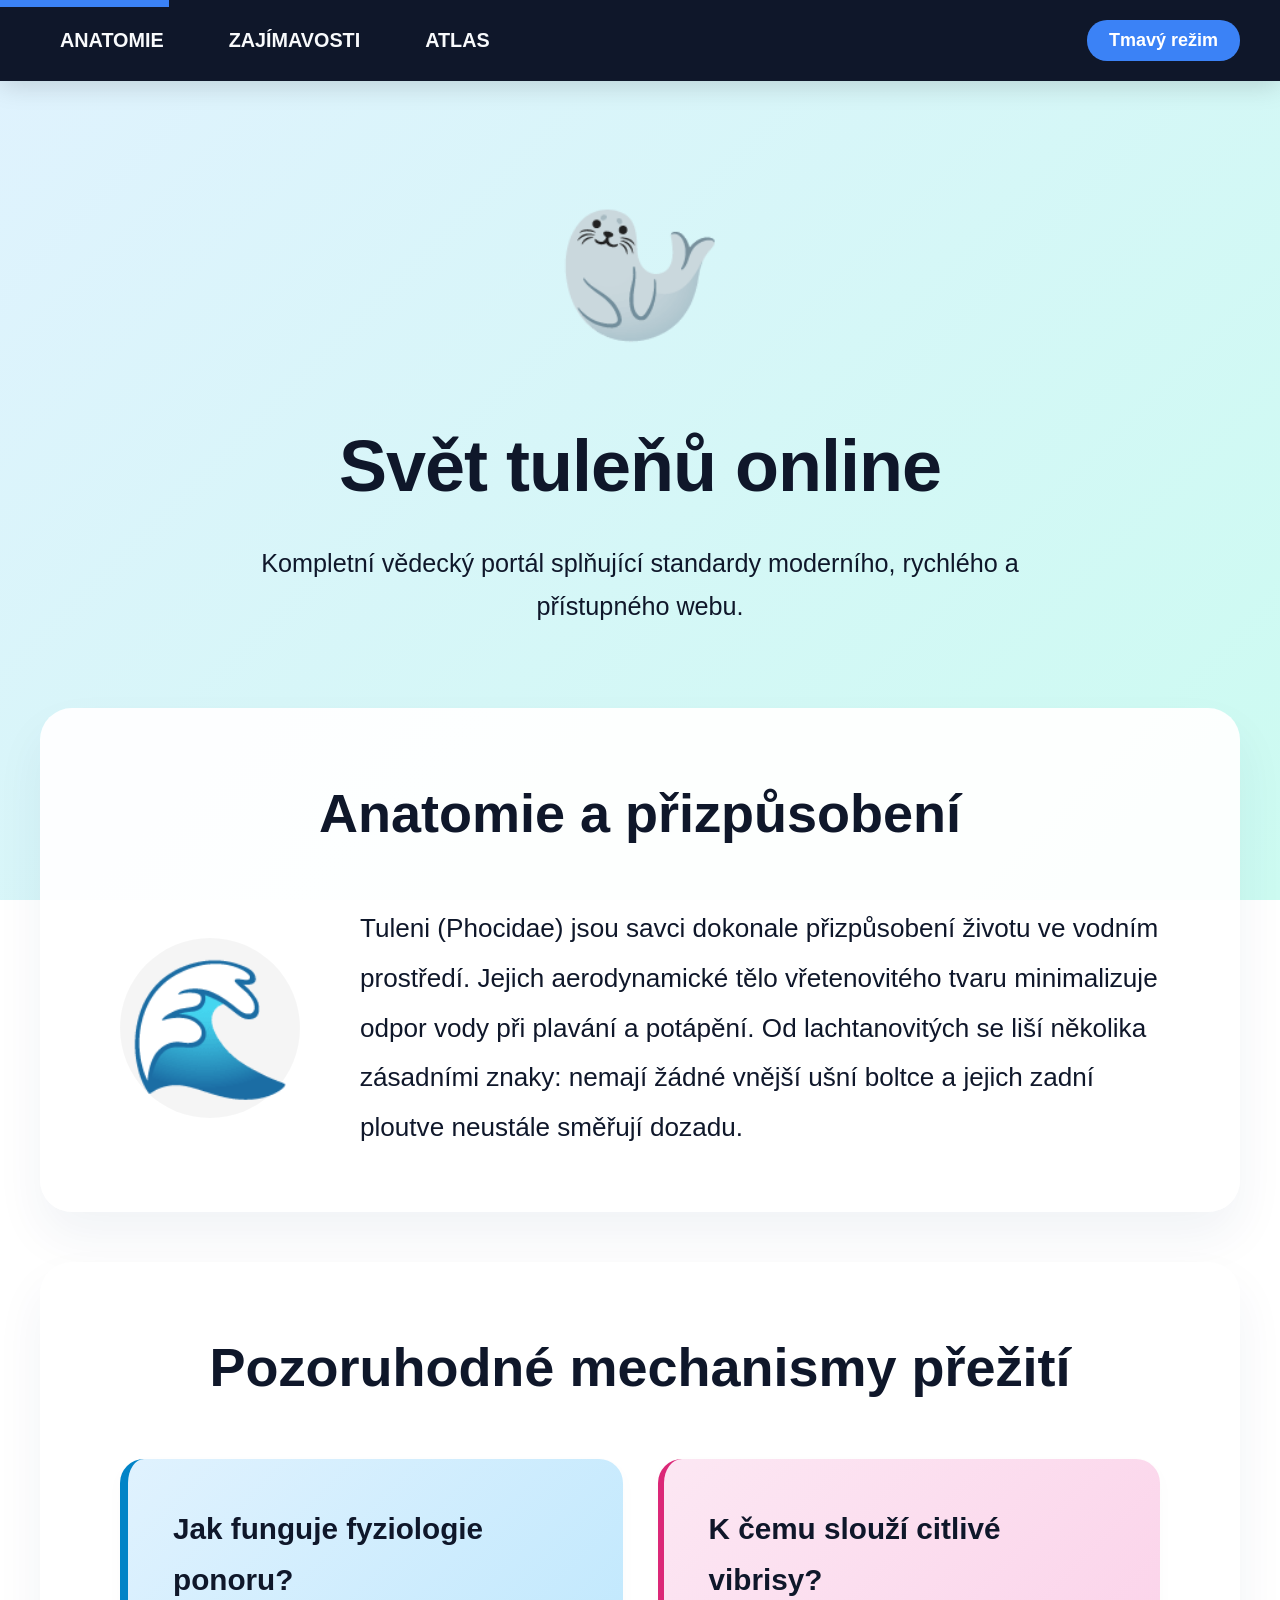
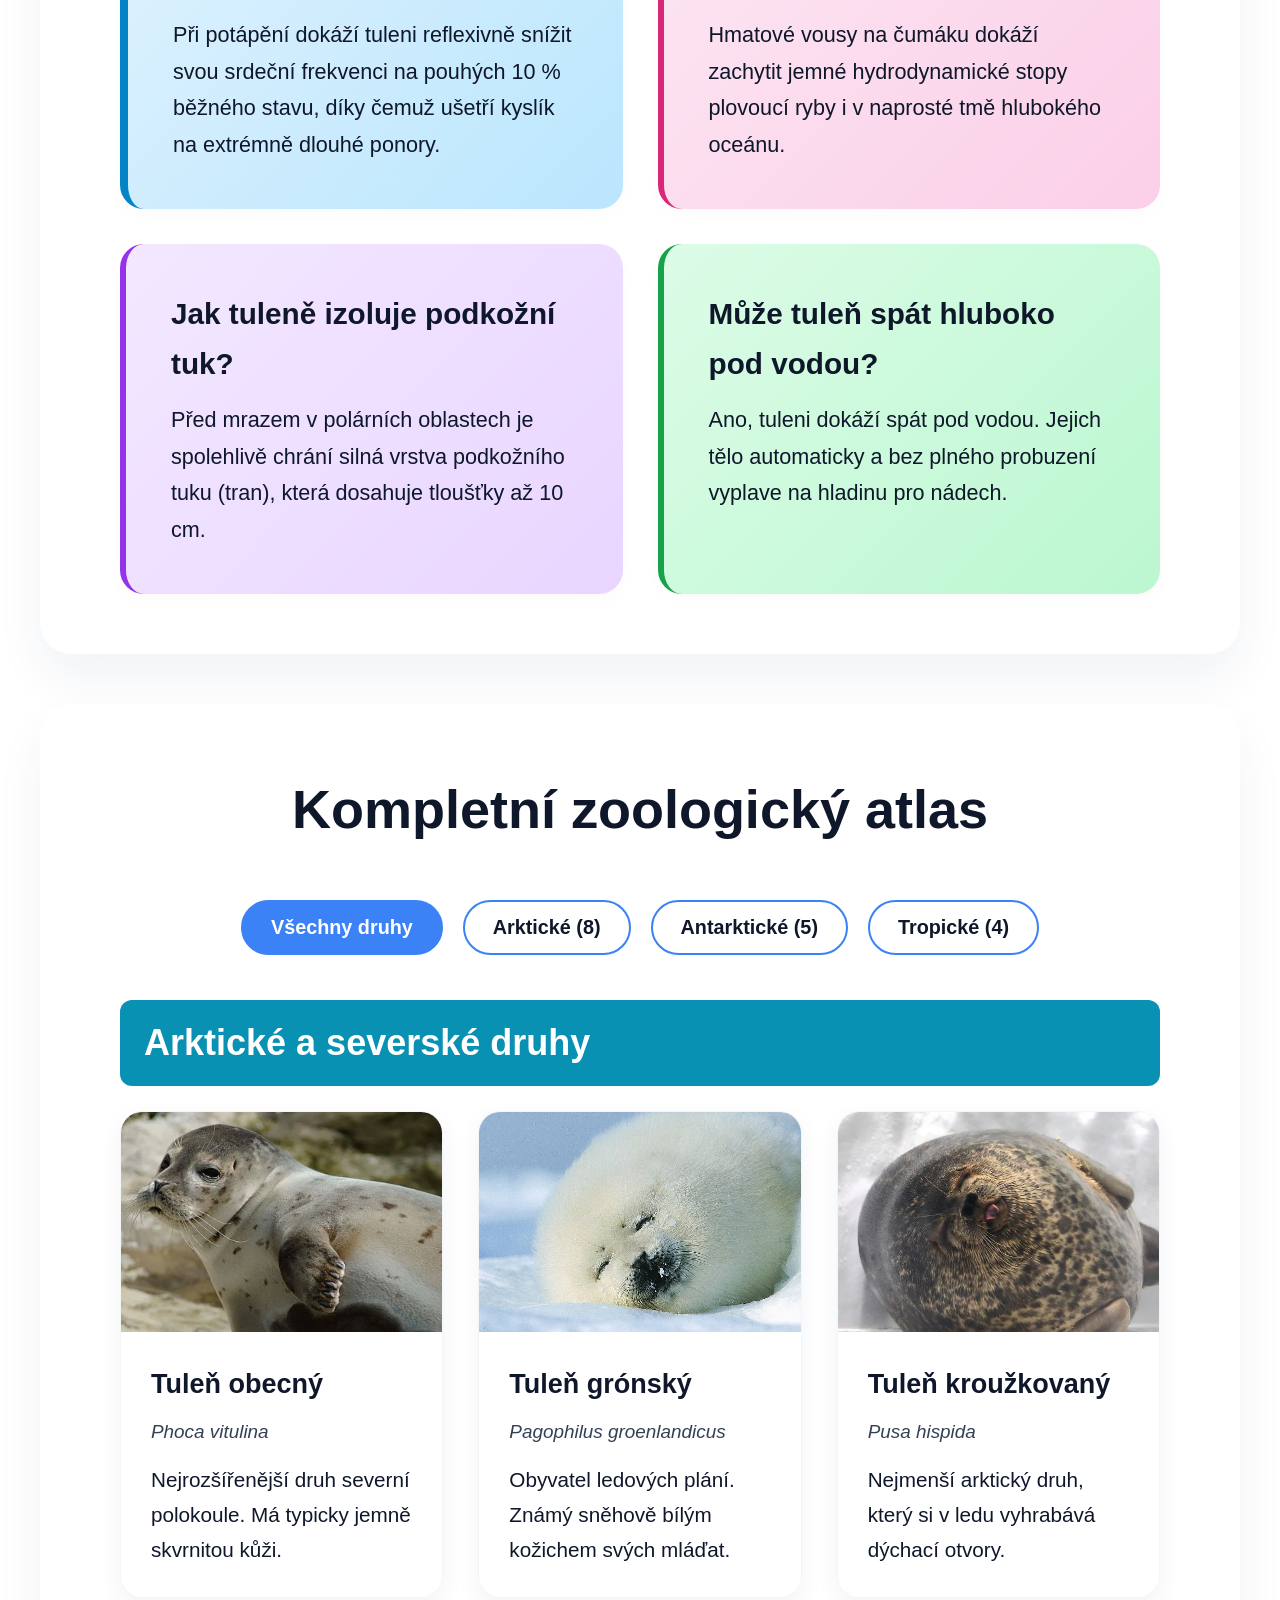
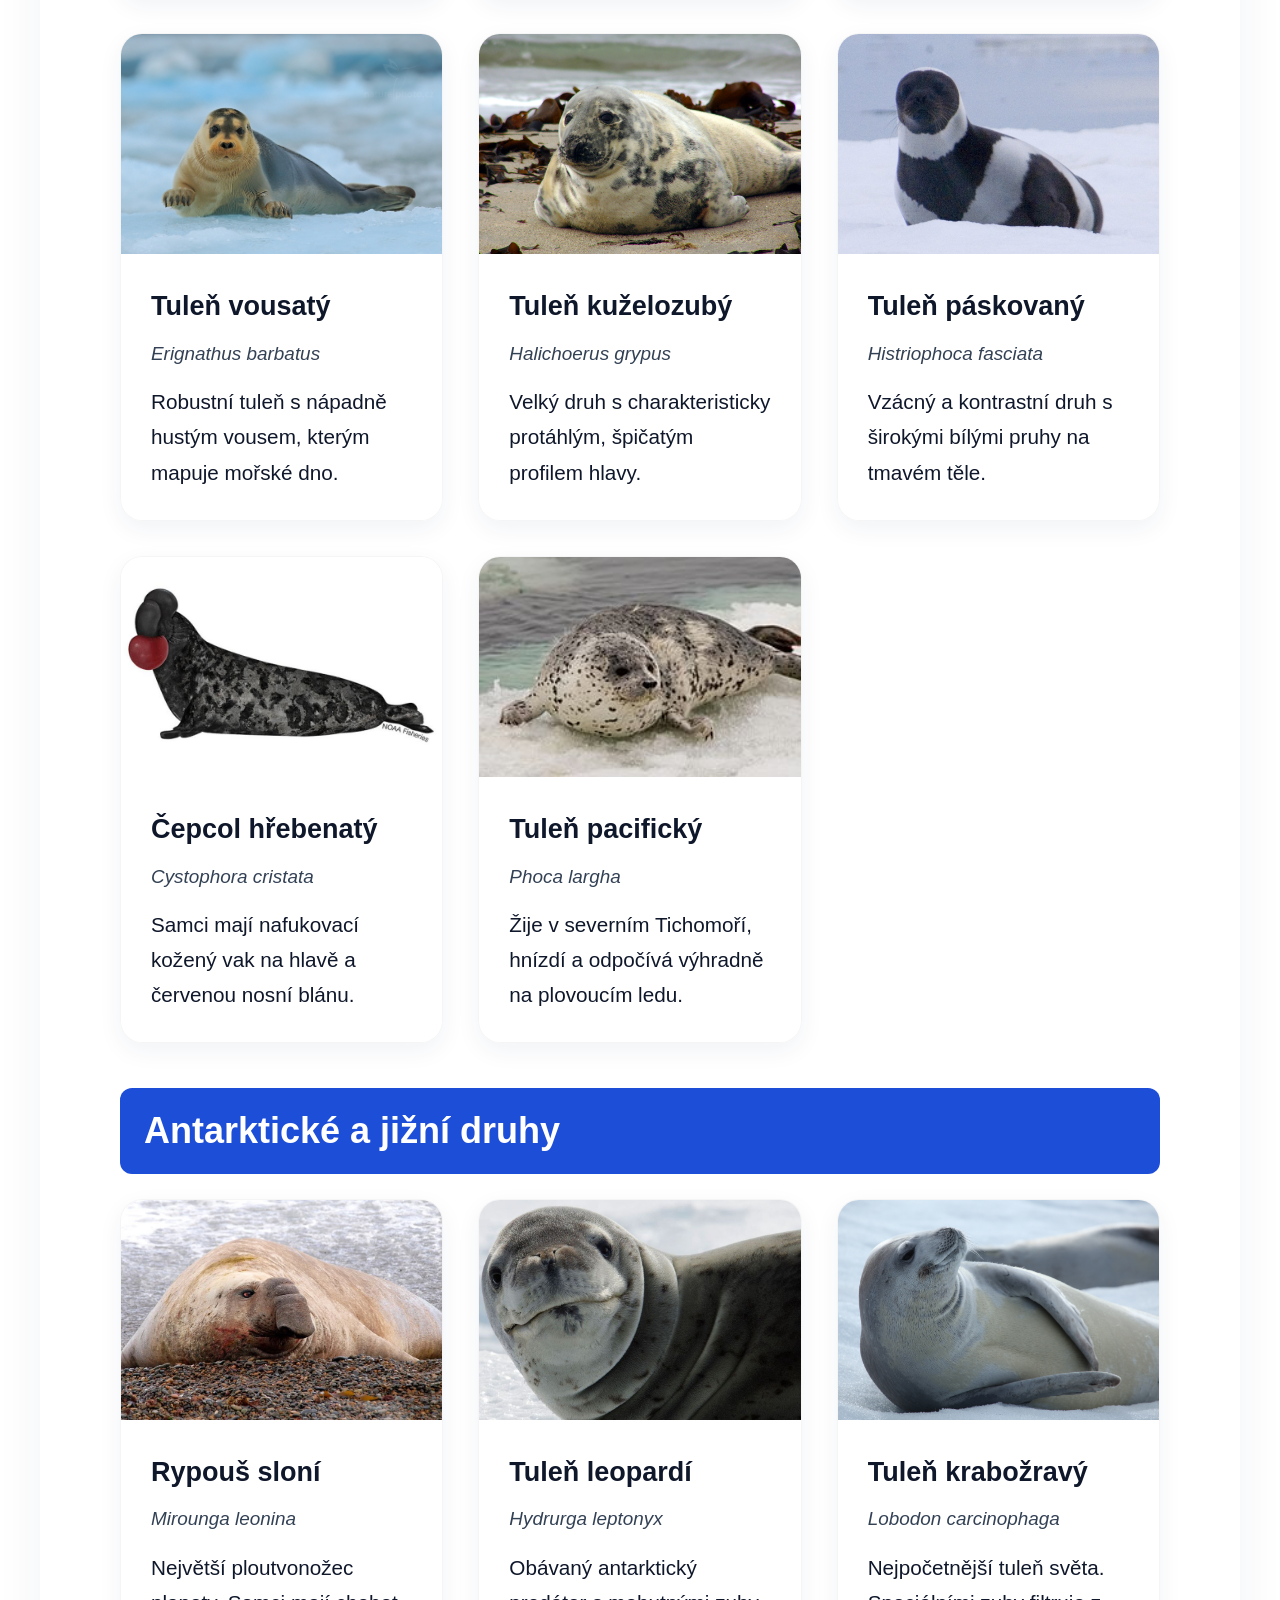
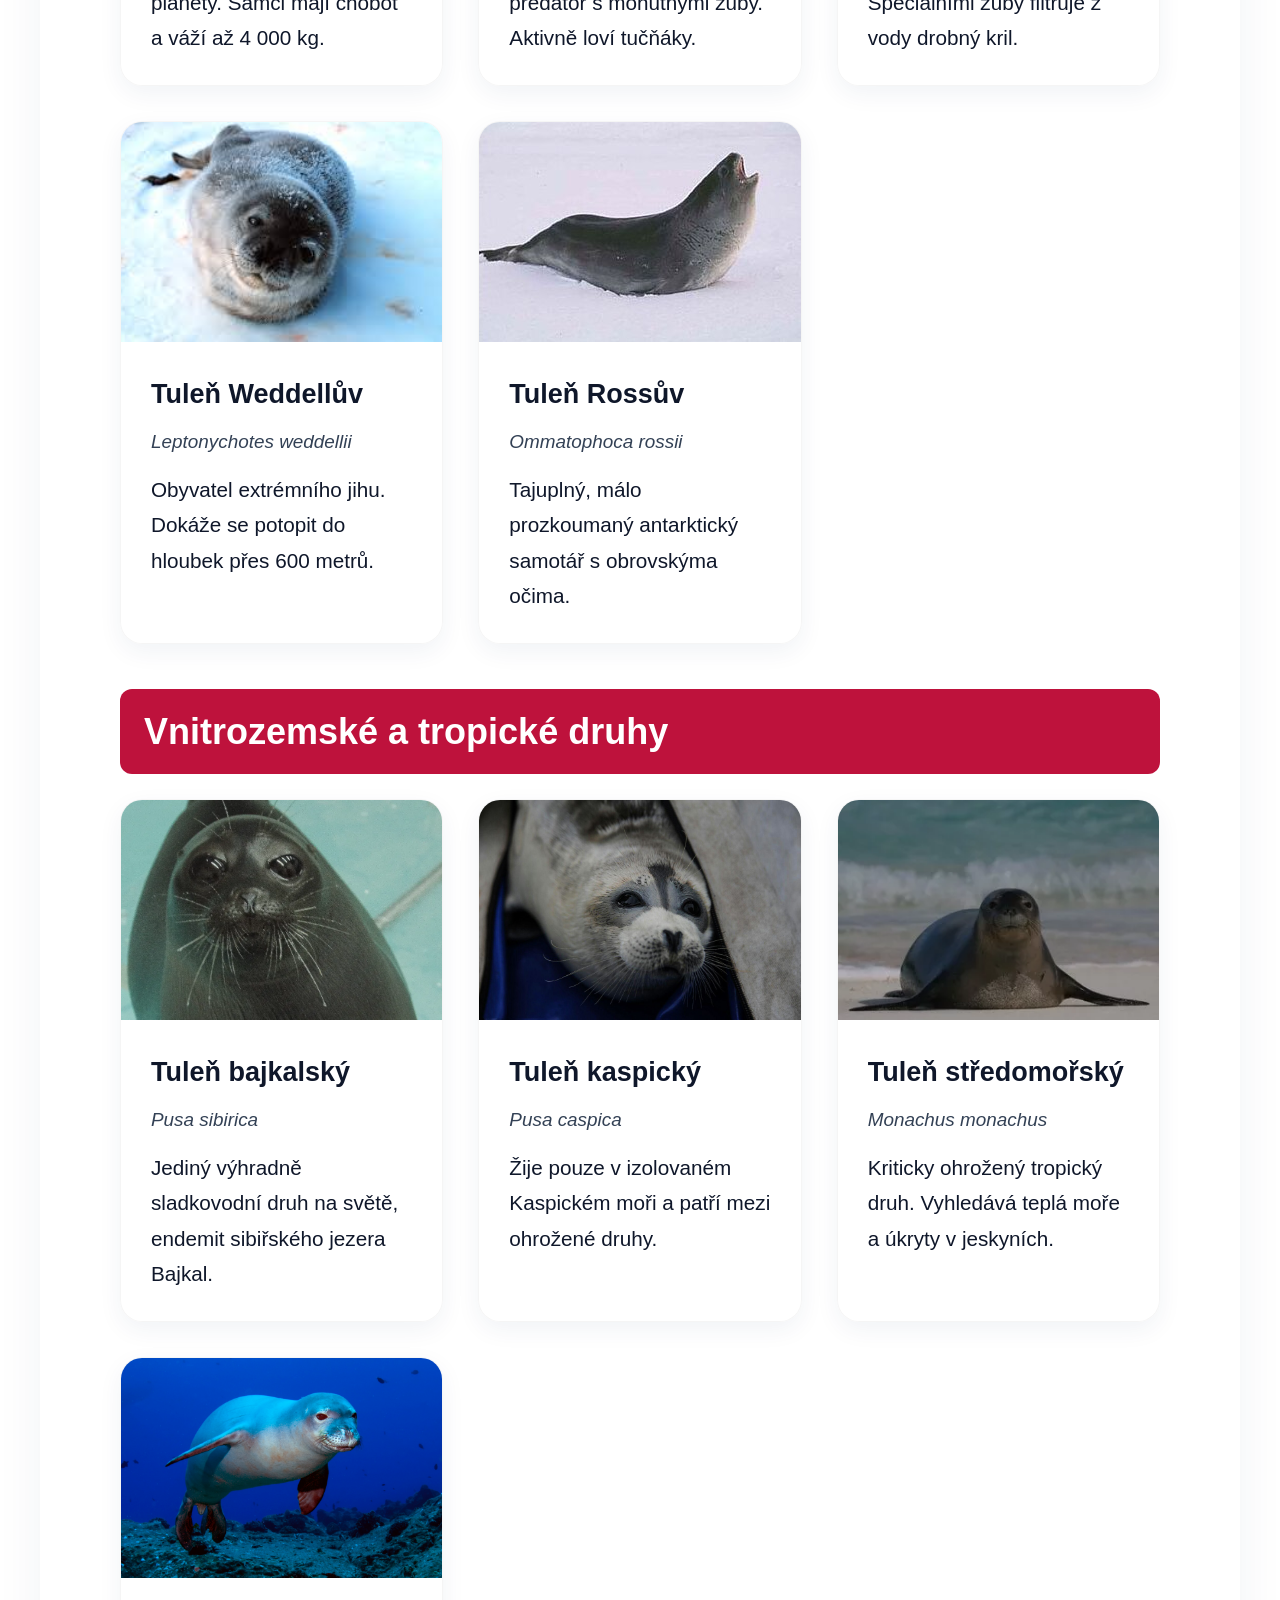
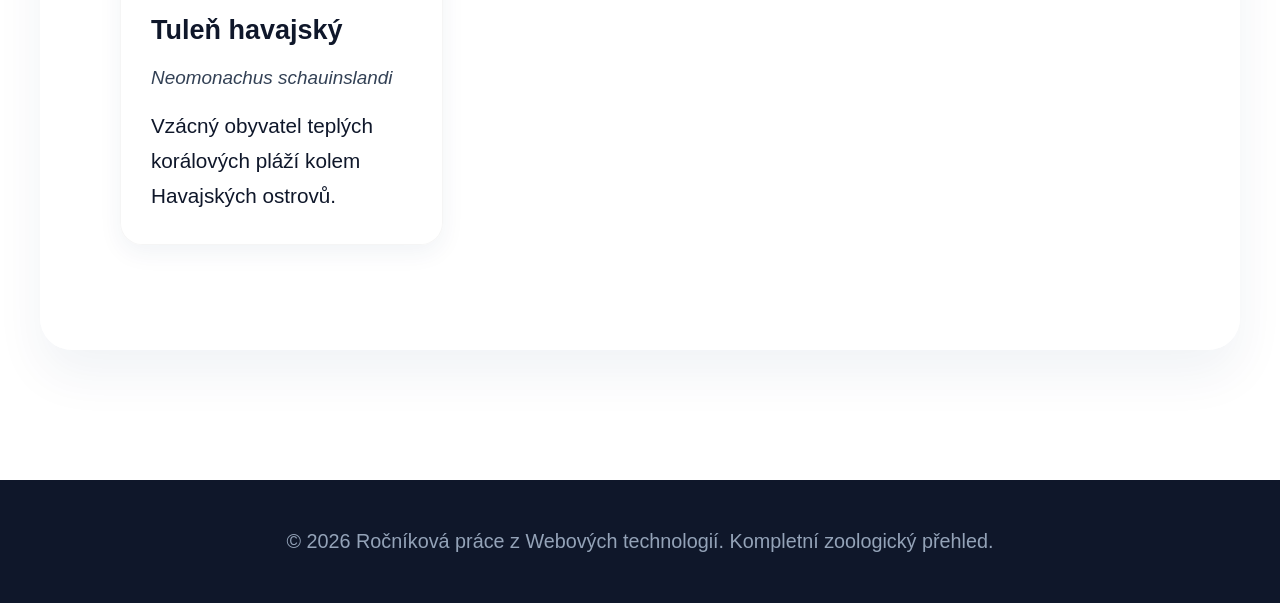
==== commit fa6dbf9a: "11" ====
--- a/index.html
+++ b/index.html
@@ -65,7 +65,7 @@
 
         html {
             scroll-behavior: smooth;
-            font-size: 18px; /* Globální zvětšení pro masivnější UI vzhled */
+            font-size: 18px;
         }
 
         body {
@@ -212,7 +212,6 @@
             line-height: 1.9;
         }
 
-        /* 2x2 Grid pro Zajímavosti */
         .features-grid {
             display: grid;
             grid-template-columns: 1fr 1fr;
@@ -235,7 +234,6 @@
         .feat-3 { background: linear-gradient(135deg, #f3e8ff, #e9d5ff); border-left: 6px solid #9333ea; color: #0f172a; }
         .feat-4 { background: linear-gradient(135deg, #dcfce7, #bbf7d0); border-left: 6px solid #16a34a; color: #0f172a; }
 
-        /* Filtrování */
         .filter-buttons {
             display: flex;
             justify-content: center;
@@ -282,20 +280,24 @@
             overflow: hidden;
             box-shadow: 0 8px 25px var(--shadow);
             border: 1px solid rgba(0,0,0,0.04);
+            display: flex;
+            flex-direction: column;
         }
 
         .card-visual-img {
             background: #f1f5f9;
             height: 220px;
             overflow: hidden;
+            width: 100%;
         }
         .card-visual-img img {
             width: 100%;
             height: 100%;
             object-fit: cover;
-        }
-
-        .card-body { padding: 30px; }
+            display: block;
+        }
+
+        .card-body { padding: 30px; flex-grow: 1; }
         .card-body h3 { font-size: 1.5rem; margin-bottom: 8px; }
         .card-body .latinsky { font-style: italic; color: var(--text-muted); font-size: 1.05rem; margin-bottom: 14px; }
         .card-body p { font-size: 1.15rem; }
@@ -309,16 +311,130 @@
             font-size: 1.1rem;
         }
 
-        @media (max-width: 992px) {
-            .web-section { padding: 45px 35px; }
-            .info-block { gap: 35px; }
-        }
-
+        /* Responzivita pro menší PC a tablety */
+        @media (max-width: 1024px) {
+            .web-section { padding: 40px 40px; }
+            .info-block { gap: 40px; }
+            .grid-atlas { grid-template-columns: repeat(auto-fit, minmax(280px, 1fr)); }
+        }
+
+        /* Extrémní oprava pro mobilní telefony - Už žádný goofy vzhled! */
         @media (max-width: 768px) {
-            html { font-size: 16px; }
-            .features-grid { grid-template-columns: 1fr; }
-            .nav-container { flex-direction: column; gap: 15px; }
-            .info-block { flex-direction: column; text-align: center; }
+            html { 
+                font-size: 8px; /* Výraznější zmenšení textu, aby se správně skládal */
+            }
+            .container {
+                padding: 10px 15px; /* Menší okraje kolem celého webu */
+            }
+            .hero {
+                padding: 130px 15px 40px;
+            }
+            .hero h1 {
+                font-size: 2.2rem; 
+            }
+            .hero-emoji {
+                font-size: 4.5rem;
+            }
+            .hero p {
+                font-size: 1.1rem;
+            }
+            .section-title {
+                font-size: 1.8rem; 
+                margin-bottom: 20px;
+            }
+            .web-section { 
+                padding: 25px 15px; /* Kompaktní rámečky pro úsporu místa */
+                margin-bottom: 25px;
+                border-radius: 16px;
+            }
+            .info-block { 
+                flex-direction: column; 
+                text-align: center; 
+                gap: 15px;
+            }
+            .info-visual {
+                min-width: 100px;
+                height: 100px;
+                font-size: 4rem;
+                padding: 0;
+            }
+            .info-text p {
+                font-size: 1.15rem;
+            }
+            .features-grid { 
+                grid-template-columns: 1fr; 
+                gap: 15px;
+            }
+            .feature-item {
+                padding: 20px; 
+            }
+            .feature-item h3 {
+                font-size: 1.35rem;
+            }
+            .feature-item p {
+                font-size: 1.1rem;
+            }
+            .filter-buttons {
+                gap: 10px;
+                margin-bottom: 25px;
+            }
+            .filter-btn {
+                padding: 8px 16px;
+                font-size: 0.95rem;
+            }
+            .group-title {
+                font-size: 1.4rem;
+                margin: 25px 0 15px;
+                padding: 8px 16px;
+            }
+            .grid-atlas { 
+                grid-template-columns: 1fr; /* Kartičky v jedné čisté řadě pod sebou */
+                gap: 20px;
+            }
+            .atlas-card {
+                width: 100%; /* Karta zabere přesně šířku displeje */
+            }
+            .card-visual-img {
+                height: 180px; /* Přiměřená výška obrázku na mobilu */
+                width: 100%;
+            }
+            .card-visual-img img {
+                width: 100% !important; /* Striktní vynucení šířky pro obrázek */
+                max-width: 100%;
+            }
+            .card-body {
+                padding: 20px;
+            }
+            .card-body h3 {
+                font-size: 1.3rem;
+            }
+            .card-body p {
+                font-size: 1.1rem;
+            }
+            .nav-container { 
+                flex-direction: column; 
+                gap: 12px; 
+            }
+            nav {
+                padding: 15px 15px;
+            }
+            nav ul {
+                gap: 10px;
+                flex-wrap: wrap;
+                justify-content: center;
+            }
+            nav a {
+                padding: 6px 12px;
+                font-size: 0.9rem;
+            }
+            .theme-toggle {
+                padding: 6px 16px;
+                font-size: 0.9rem;
+            }
+            footer {
+                padding: 30px 15px;
+                font-size: 0.95rem;
+            }
         }
     </style>
 </head>
@@ -382,9 +498,9 @@
 
             <div class="filter-buttons" role="group" aria-label="Filtrování druhů tuleňů">
                 <button class="filter-btn active" data-filter="all" aria-pressed="true">Všechny druhy</button>
-                <button class="filter-btn" data-filter="north" aria-pressed="false">Arktické a severské (8)</button>
-                <button class="filter-btn" data-filter="south" aria-pressed="false">Antarktické a jižní (5)</button>
-                <button class="filter-btn" data-filter="warm" aria-pressed="false">Tropické a vnitřní (4)</button>
+                <button class="filter-btn" data-filter="north" aria-pressed="false">Arktické (8)</button>
+                <button class="filter-btn" data-filter="south" aria-pressed="false">Antarktické (5)</button>
+                <button class="filter-btn" data-filter="warm" aria-pressed="false">Tropické (4)</button>
             </div>
 
             <div class="atlas-wrapper">
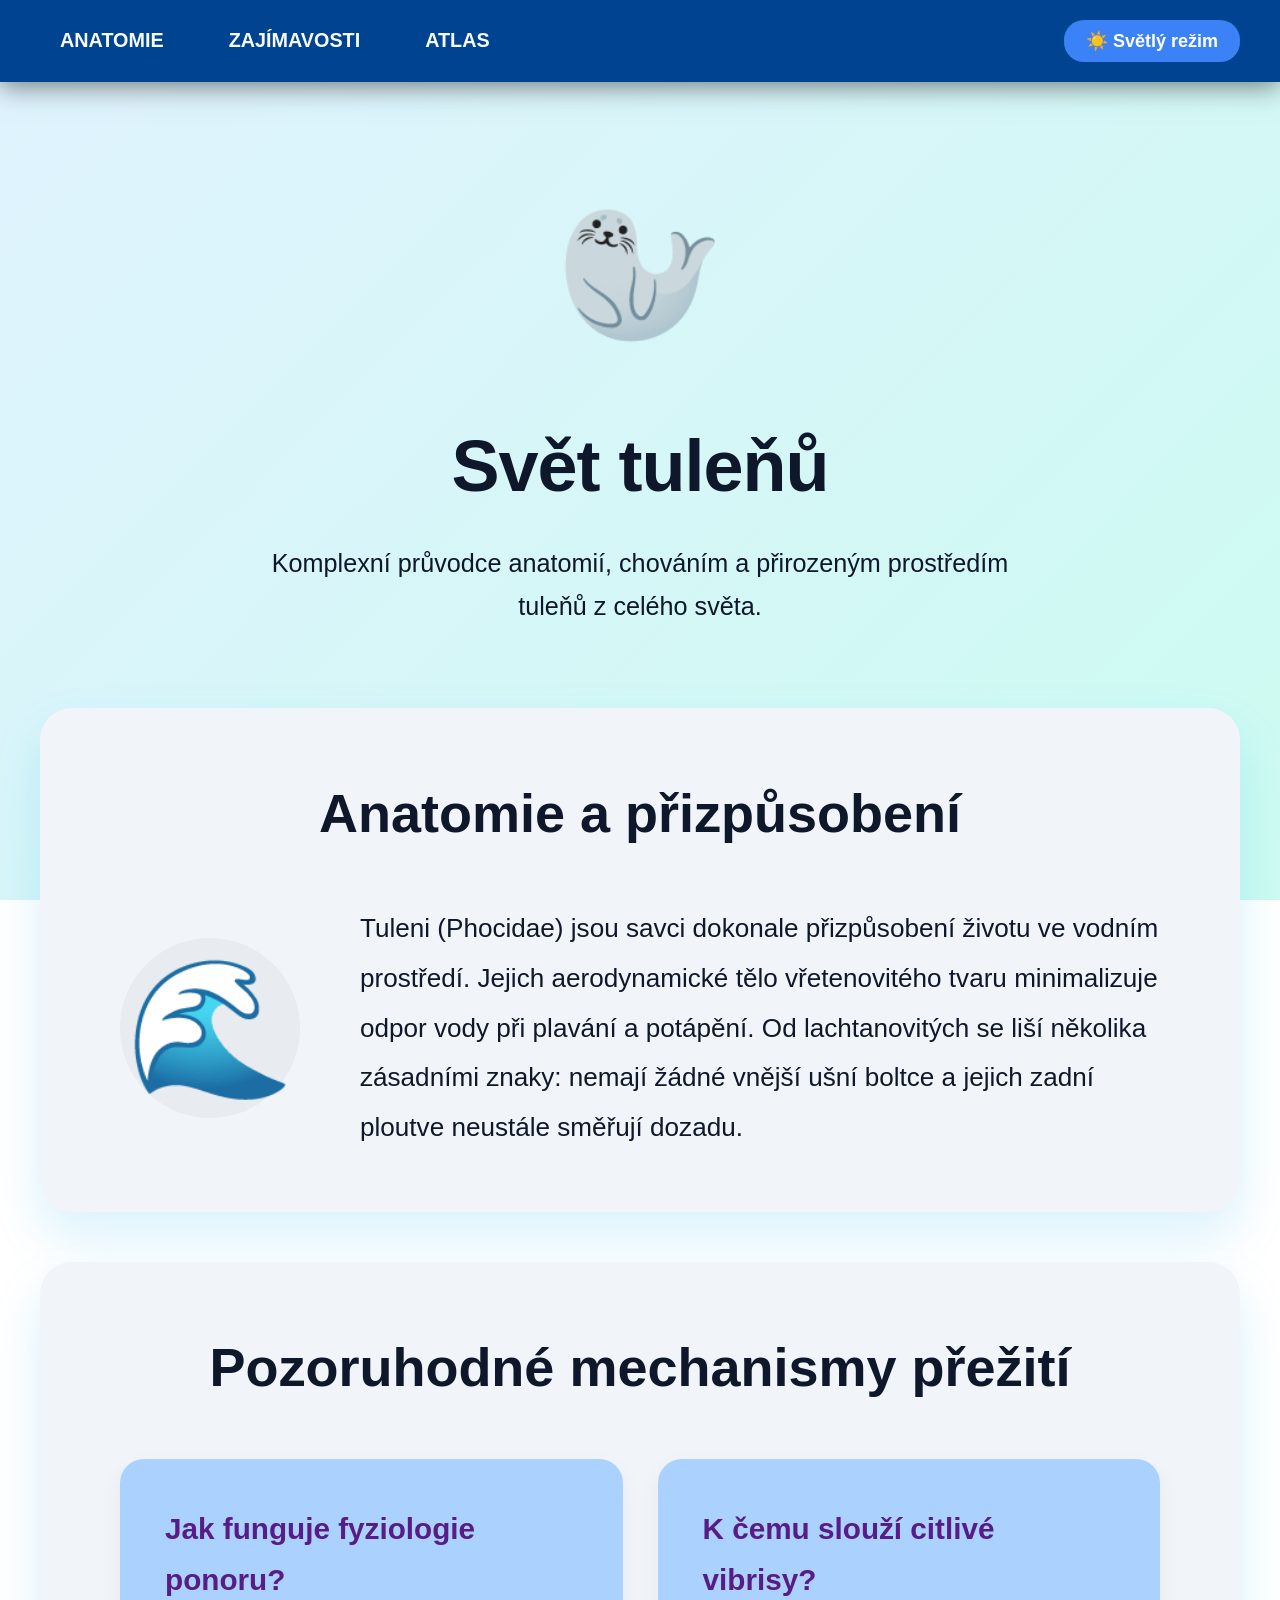
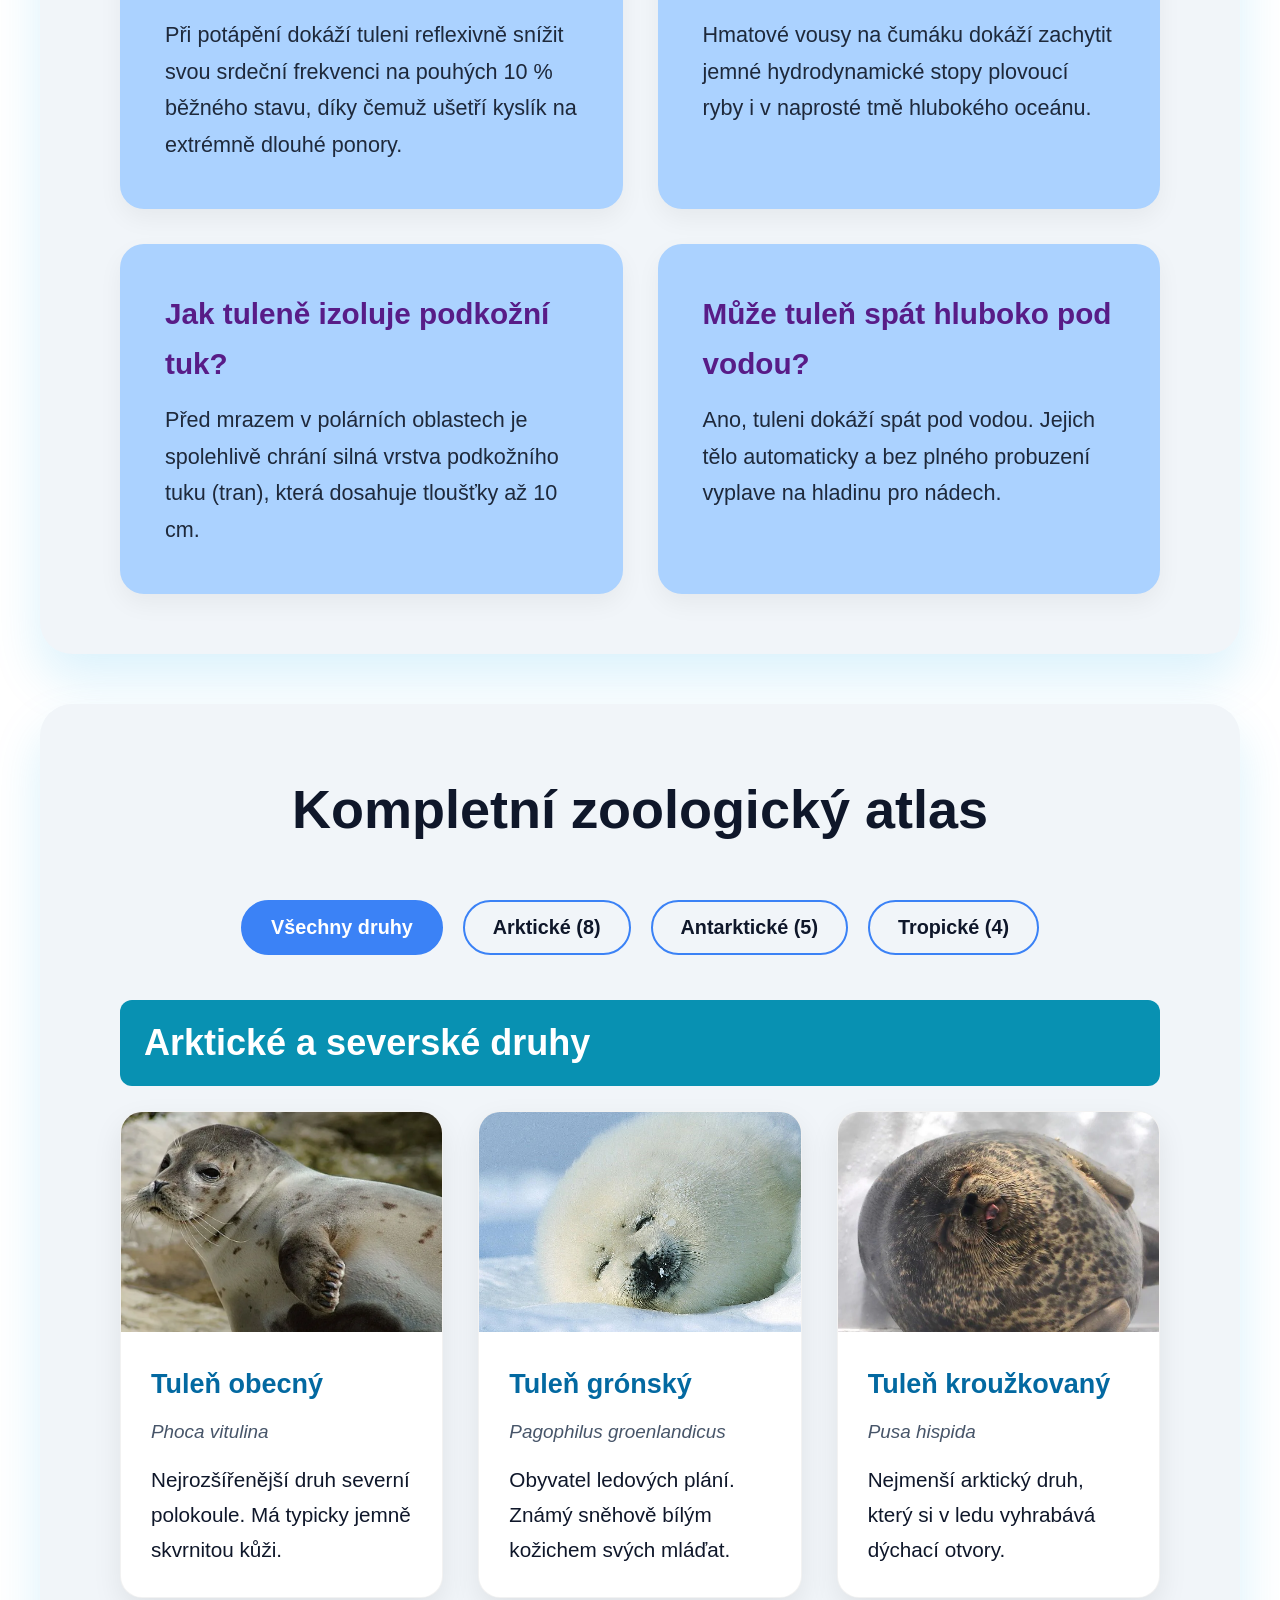
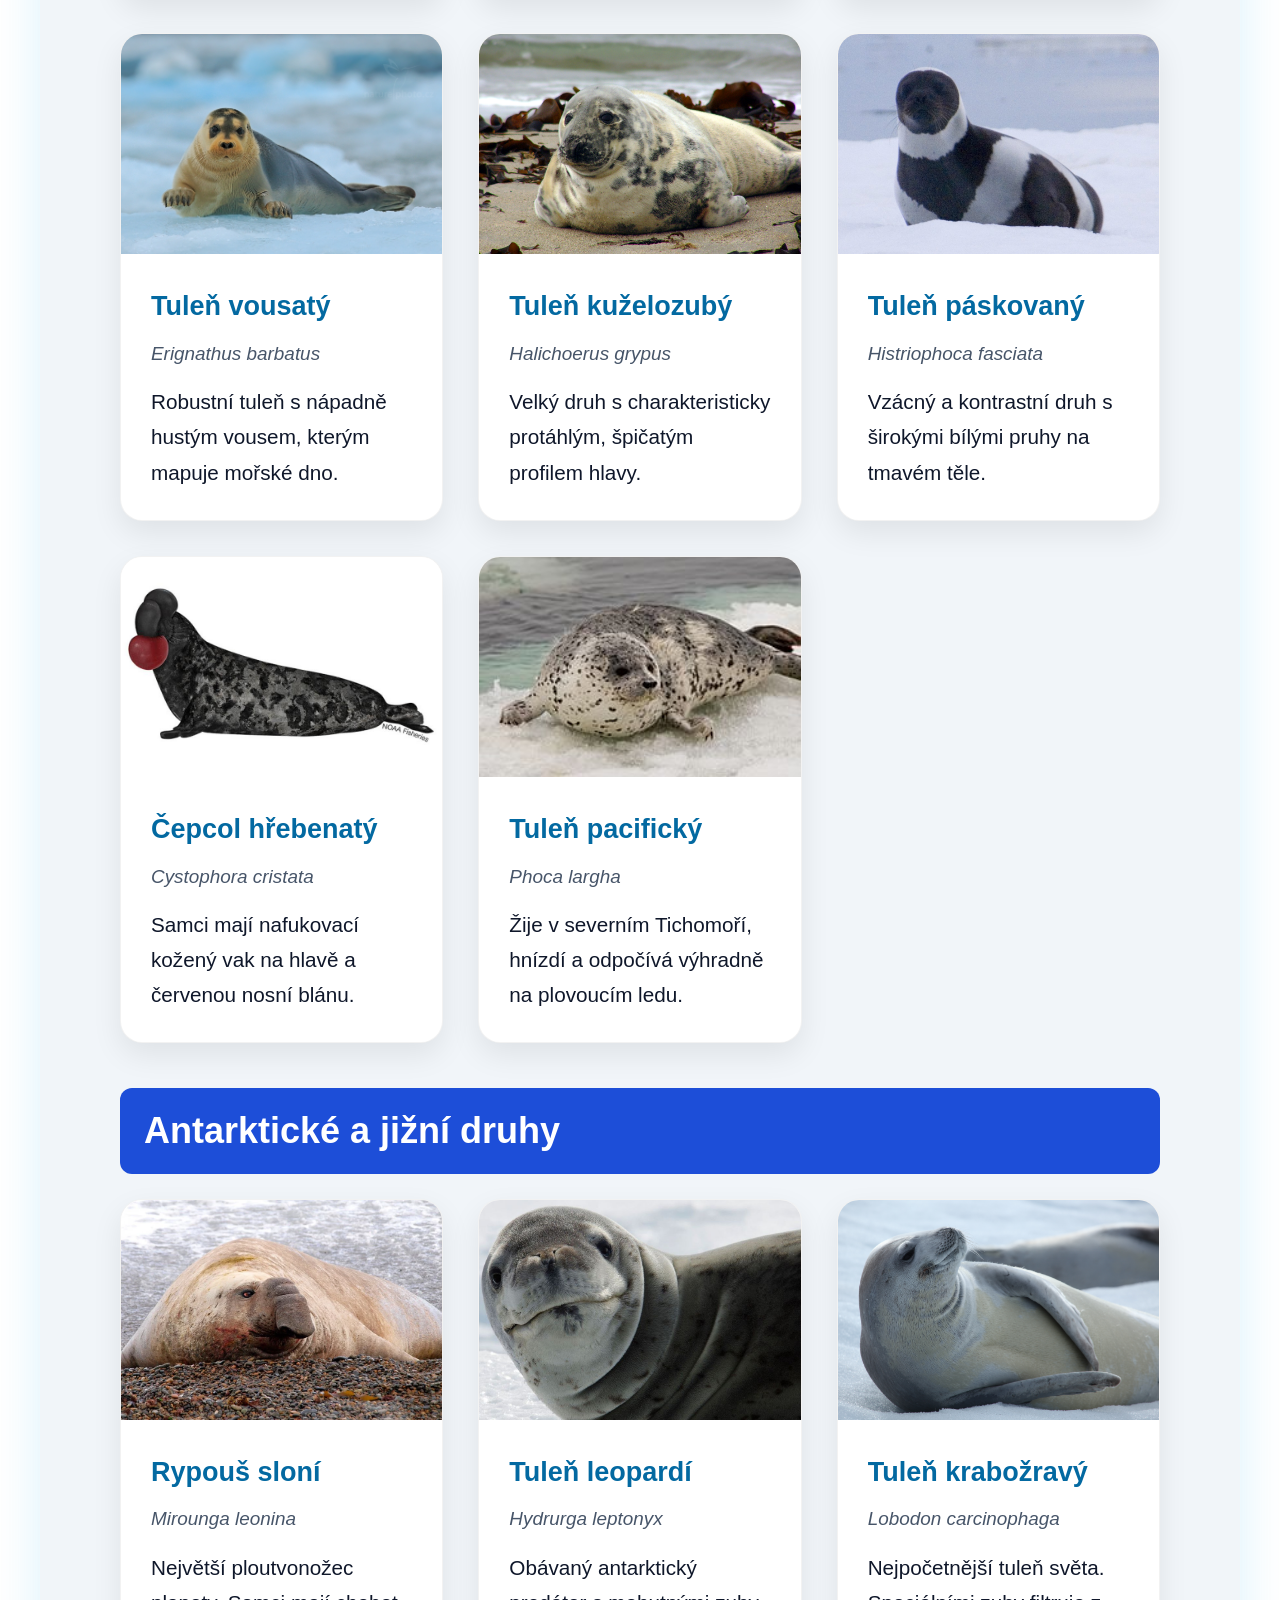
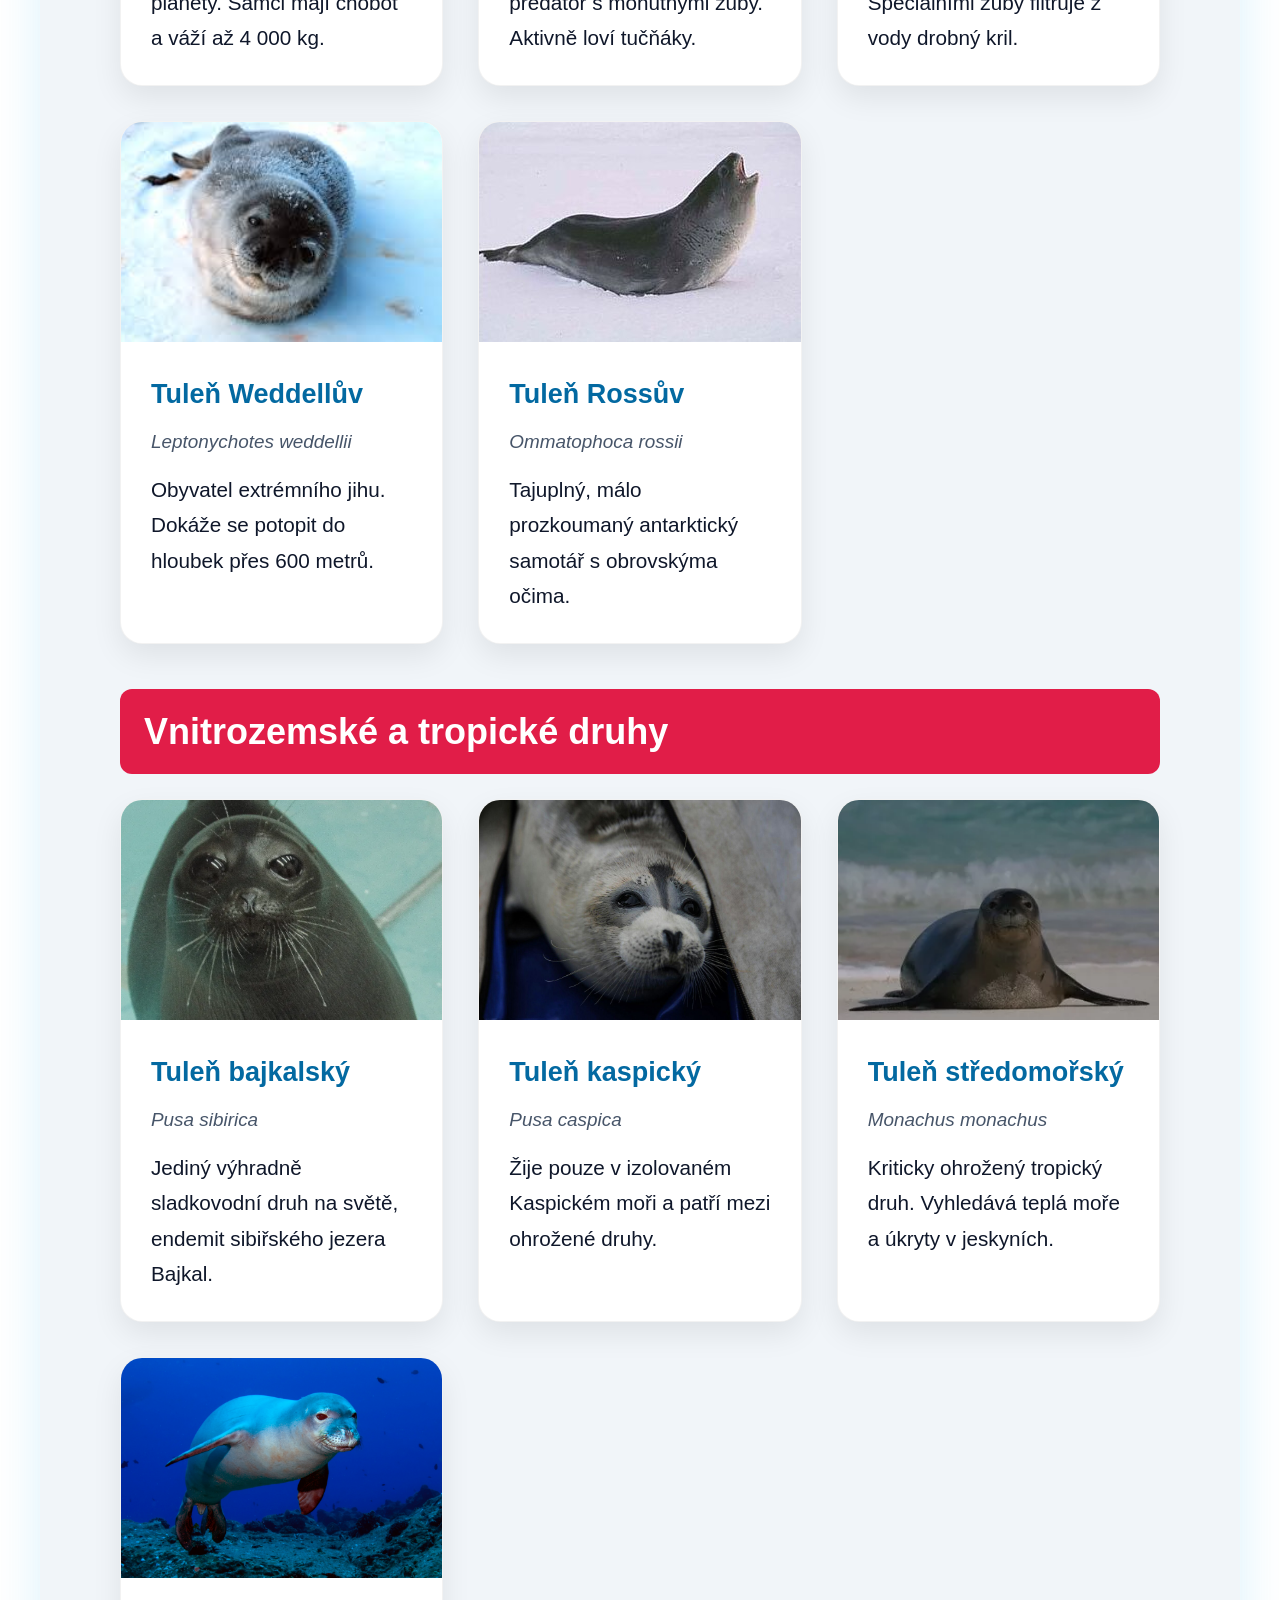
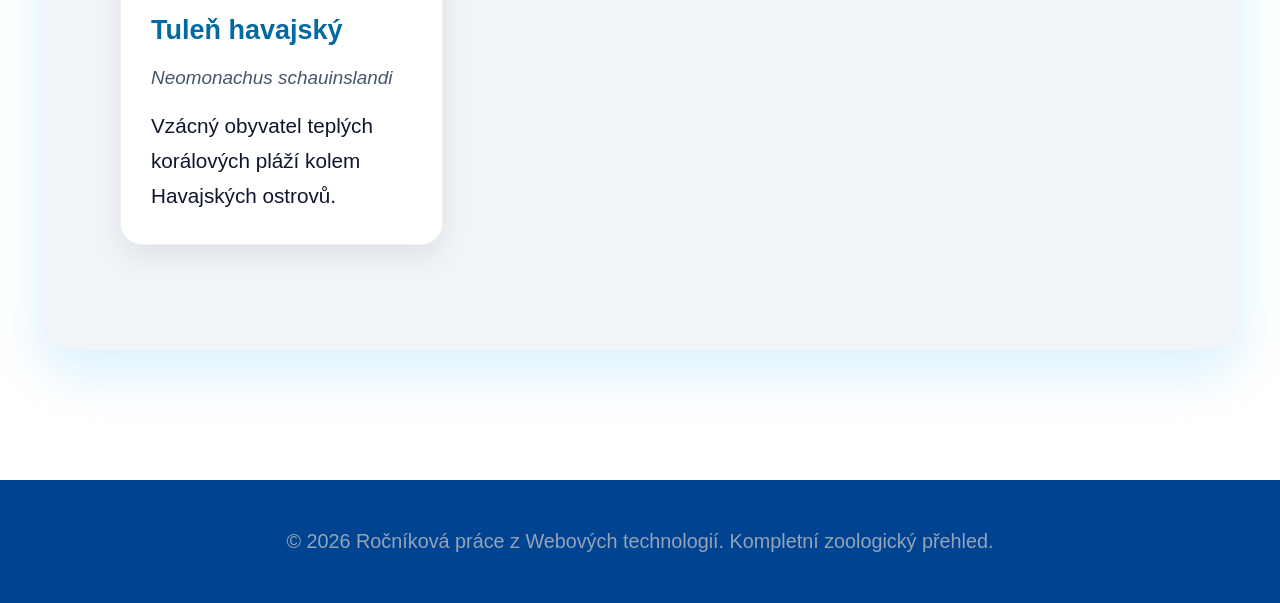
==== commit ecd03515: "14" ====
--- a/index.html
+++ b/index.html
@@ -1,6 +1,4 @@
-<!DOCTYPE html>
-<html lang="cs">
-<head>
+<!DOCTYPE html><html lang="cs"><head>
     <meta charset="UTF-8">
     <meta name="viewport" content="width=device-width, initial-scale=1.0">
     <title>Svět tuleňů - Kompletní atlas a biologie ploutvonožců</title>
@@ -37,30 +35,84 @@
         :root {
             --bg-start: #e0f2fe;
             --bg-end: #ccfbf1;
-            --card-white: rgba(255, 255, 255, 0.95);
-            --nav-bg: #0f172a;
+            
+            /* UPRAVENO: Pozadí sekce je jemně šedomodré, aby bílé kartičky vynikly */
+            --card-white: #f1f5f9; 
+            
+            --nav-bg: #004491;
             --accent-cyan: #06b6d4;
             --accent-blue: #3b82f6;
             --text-main: #0f172a;
-            --text-muted: #334155;
-            --shadow: rgba(0, 50, 100, 0.06);
+            --text-muted: #475569;
+            
+            /* UPRAVENO: Kartičky v atlasu jsou nyní čistě bílé, aby vystoupily z pozadí */
+            --card-bg: #ffffff;         
+            --species-title: #0369a1;   /* Jednotná sytě modrá barva nadpisů druhů */
+            
+            /* Světlý stín pro světlý režim */
+            --shadow: rgba(14, 165, 233, 0.15);
+            --feature-shadow: rgba(0, 0, 0, 0.05);
+
+            /* Barvy pro kartičky v zajímavostech - SVĚTLÝ REŽIM */
+            --feature-bg: #abd2ff;
+            --feature-text: #1e293b;
+            --feature-title: #581c87;
+
+            /* Barvy tlačítka pro světlý režim */
+            --toggle-btn-bg: var(--accent-blue);
+            --toggle-btn-hover: var(--accent-cyan);
+            --toggle-btn-text: #ffffff;
+            --toggle-btn-border: transparent;
+
+            /* Dynamické barvy pozadí a textu pro nadpisy sekcí */
+            --group-north-bg: #0891b2;
+            --group-south-bg: #1d4ed8;
+            --group-warm-bg: #e11d48;  
+            --group-title-text: #ffffff;
         }
 
         [data-theme="dark"] {
-            --bg-start: #0f172a;
-            --bg-end: #1e293b;
-            --card-white: rgba(30, 41, 59, 0.95);
+            --bg-start: #141c2e;
+            --bg-end: #001942;
+            
+            /* Pozadí sekce v tmavém režimu */
+            --card-white: #1e293b;
+            
             --nav-bg: #020617;
             --text-main: #f8fafc;
-            --text-muted: #cbd5e1;
-            --shadow: rgba(0, 0, 0, 0.3);
+            --text-muted: #e2e8f0;
+            
+            /* UPRAVENO: Pozadí kartiček je v tmavém režimu světlejší šedomodré (břidlicové) než pozadí sekce */
+            --card-bg: #2d3748;         
+            --species-title: #22d3ee;   /* Jednotná zářivá tyrkysová barva nadpisů druhů */
+            
+            /* Skutečně tmavý stín pro tmavý režim */
+            --shadow: rgba(0, 0, 0, 0.7);
+            --feature-shadow: rgba(0, 0, 0, 0.4);
+
+            /* Barvy pro kartičky v zajímavostech - TMAVÝ REŽIM */
+            --feature-bg: #00335f;
+            --feature-text: #f3e8ff;
+            --feature-title: #ffffff;
+
+            /* Barvy tlačítka pro tmavý režim */
+            --toggle-btn-bg: #2d3748;
+            --toggle-btn-hover: #4a5568;
+            --toggle-btn-text: #f8fafc;
+            --toggle-btn-border: 1px solid #4a5568;
+
+            /* Dynamické barvy pozadí a textu pro nadpisy sekcí */
+            --group-north-bg: #155e75;
+            --group-south-bg: #1e40af;
+            --group-warm-bg: #881337;   
+            --group-title-text: #f1f5f9;
         }
 
         * {
             margin: 0;
             padding: 0;
             box-sizing: border-box;
-            transition: background 0.3s ease, color 0.3s ease;
+            transition: background 0.3s ease, color 0.3s ease, border-color 0.3s ease, box-shadow 0.3s ease;
         }
 
         html {
@@ -75,18 +127,6 @@
             color: var(--text-main);
             line-height: 1.7;
         }
-
-        .skip-link {
-            position: absolute;
-            top: -40px;
-            left: 0;
-            background: var(--accent-blue);
-            color: white;
-            padding: 8px;
-            z-index: 2000;
-            transition: top 0.2s;
-        }
-        .skip-link:focus { top: 0; }
 
         nav {
             background-color: var(--nav-bg);
@@ -95,7 +135,7 @@
             top: 0;
             left: 0;
             padding: 20px 40px;
-            box-shadow: 0 4px 25px rgba(0,0,0,0.15);
+            box-shadow: 0 4px 25px rgba(0, 0, 0, 0.5);
             z-index: 1000;
         }
         .nav-container {
@@ -127,16 +167,21 @@
         }
 
         .theme-toggle {
-            background: var(--accent-blue);
-            color: white;
-            border: none;
+            background: var(--toggle-btn-bg);
+            color: var(--toggle-btn-text);
+            border: var(--toggle-btn-border);
             padding: 10px 22px;
             border-radius: 20px;
             cursor: pointer;
             font-weight: 600;
             font-size: 1rem;
-        }
-        .theme-toggle:hover { background: var(--accent-cyan); }
+            display: inline-flex;
+            align-items: center;
+            gap: 8px;
+        }
+        .theme-toggle:hover { 
+            background: var(--toggle-btn-hover); 
+        }
 
         .hero {
             min-height: 45vh;
@@ -220,19 +265,19 @@
         .feature-item {
             padding: 45px;
             border-radius: 24px;
-            box-shadow: 0 6px 20px rgba(0,0,0,0.02);
+            box-shadow: 0 10px 25px var(--feature-shadow);
+            background: var(--feature-bg); 
+            color: var(--feature-text);
+            border-left: none;
         }
         .feature-item h3 {
             font-size: 1.65rem;
             margin-bottom: 12px;
+            color: var(--feature-title);
         }
         .feature-item p {
             font-size: 1.2rem;
         }
-        .feat-1 { background: linear-gradient(135deg, #e0f2fe, #bae6fd); border-left: 8px solid #0284c7; color: #0f172a; }
-        .feat-2 { background: linear-gradient(135deg, #fce7f3, #fbcfe8); border-left: 6px solid #db2777; color: #0f172a; }
-        .feat-3 { background: linear-gradient(135deg, #f3e8ff, #e9d5ff); border-left: 6px solid #9333ea; color: #0f172a; }
-        .feat-4 { background: linear-gradient(135deg, #dcfce7, #bbf7d0); border-left: 6px solid #16a34a; color: #0f172a; }
 
         .filter-buttons {
             display: flex;
@@ -261,12 +306,12 @@
             margin: 45px 0 25px;
             padding: 12px 24px;
             border-radius: 12px;
-            color: white;
+            color: var(--group-title-text);
             font-weight: 800;
         }
-        .group-north { background: #0891b2; }
-        .group-south { background: #1d4ed8; }
-        .group-warm  { background: #be123c; }
+        .group-north { background: var(--group-north-bg); }
+        .group-south { background: var(--group-south-bg); }
+        .group-warm  { background: var(--group-warm-bg); }
 
         .grid-atlas {
             display: grid;
@@ -275,13 +320,19 @@
             margin-bottom: 45px;
         }
         .atlas-card {
-            background: var(--card-white);
+            background: var(--card-bg); 
             border-radius: 22px;
             overflow: hidden;
-            box-shadow: 0 8px 25px var(--shadow);
-            border: 1px solid rgba(0,0,0,0.04);
+            box-shadow: 0 12px 30px rgba(0,0,0,0.08); /* Zvýrazněný stín kartiček */
+            border: 1px solid rgba(0,0,0,0.05);
             display: flex;
             flex-direction: column;
+        }
+
+        /* Jemné zvednutí kartičky při najetí myší pro lepší vizuální efekt */
+        .atlas-card:hover {
+            transform: translateY(-5px);
+            box-shadow: 0 20px 40px rgba(0,0,0,0.12);
         }
 
         .card-visual-img {
@@ -298,7 +349,7 @@
         }
 
         .card-body { padding: 30px; flex-grow: 1; }
-        .card-body h3 { font-size: 1.5rem; margin-bottom: 8px; }
+        .card-body h3 { font-size: 1.5rem; margin-bottom: 8px; color: var(--species-title); }
         .card-body .latinsky { font-style: italic; color: var(--text-muted); font-size: 1.05rem; margin-bottom: 14px; }
         .card-body p { font-size: 1.15rem; }
 
@@ -318,13 +369,13 @@
             .grid-atlas { grid-template-columns: repeat(auto-fit, minmax(280px, 1fr)); }
         }
 
-        /* Extrémní oprava pro mobilní telefony - Už žádný goofy vzhled! */
+        /* Extrémní oprava pro mobilní telefony */
         @media (max-width: 768px) {
             html { 
-                font-size: 8px; /* Výraznější zmenšení textu, aby se správně skládal */
+                font-size: 12px; 
             }
             .container {
-                padding: 10px 15px; /* Menší okraje kolem celého webu */
+                padding: 10px 15px; 
             }
             .hero {
                 padding: 130px 15px 40px;
@@ -343,7 +394,7 @@
                 margin-bottom: 20px;
             }
             .web-section { 
-                padding: 25px 15px; /* Kompaktní rámečky pro úsporu místa */
+                padding: 25px 15px; 
                 margin-bottom: 25px;
                 border-radius: 16px;
             }
@@ -388,18 +439,18 @@
                 padding: 8px 16px;
             }
             .grid-atlas { 
-                grid-template-columns: 1fr; /* Kartičky v jedné čisté řadě pod sebou */
+                grid-template-columns: 1fr; 
                 gap: 20px;
             }
             .atlas-card {
-                width: 100%; /* Karta zabere přesně šířku displeje */
+                width: 100%; 
             }
             .card-visual-img {
-                height: 180px; /* Přiměřená výška obrázku na mobilu */
+                height: 180px; 
                 width: 100%;
             }
             .card-visual-img img {
-                width: 100% !important; /* Striktní vynucení šířky pro obrázek */
+                width: 100% !important; 
                 max-width: 100%;
             }
             .card-body {
@@ -436,11 +487,7 @@
                 font-size: 0.95rem;
             }
         }
-    </style>
-</head>
-<body>
-
-    <a href="#main-content" class="skip-link">Přeskočit na obsah</a>
+    </style></head><body>
 
     <nav aria-label="Hlavní navigace">
         <div class="nav-container">
@@ -449,14 +496,14 @@
                 <li><a href="#zajimavosti">Zajímavosti</a></li>
                 <li><a href="#atlas">Atlas</a></li>
             </ul>
-            <button class="theme-toggle" id="themeBtn" aria-label="Přepnout tmavý režim" aria-live="polite">Tmavý režim</button>
+            <button class="theme-toggle" id="themeBtn" aria-label="Přepnout režim vzhledu" aria-live="polite">☀️ Světlý režim</button>
         </div>
     </nav>
 
     <header class="hero">
         <div class="hero-emoji" aria-hidden="true">🦭</div>
-        <h1>Svět tuleňů online</h1>
-        <p>Kompletní vědecký portál splňující standardy moderního, rychlého a přístupného webu.</p>
+        <h1>Svět tuleňů</h1>
+        <p>Komplexní průvodce anatomií, chováním a přirozeným prostředím tuleňů z celého světa.</p>
     </header>
 
     <main class="container" id="main-content">
@@ -474,19 +521,19 @@
         <section id="zajimavosti" class="web-section" aria-labelledby="title-facts">
             <h2 id="title-facts" class="section-title">Pozoruhodné mechanismy přežití</h2>
             <div class="features-grid">
-                <div class="feature-item feat-1">
+                <div class="feature-item">
                     <h3>Jak funguje fyziologie ponoru?</h3>
                     <p>Při potápění dokáží tuleni reflexivně snížit svou srdeční frekvenci na pouhých 10 % běžného stavu, díky čemuž ušetří kyslík na extrémně dlouhé ponory.</p>
                 </div>
-                <div class="feature-item feat-2">
+                <div class="feature-item">
                     <h3>K čemu slouží citlivé vibrisy?</h3>
                     <p>Hmatové vousy na čumáku dokáží zachytit jemné hydrodynamické stopy plovoucí ryby i v naprosté tmě hlubokého oceánu.</p>
                 </div>
-                <div class="feature-item feat-3">
+                <div class="feature-item">
                     <h3>Jak tuleně izoluje podkožní tuk?</h3>
                     <p>Před mrazem v polárních oblastech je spolehlivě chrání silná vrstva podkožního tuku (tran), která dosahuje tloušťky až 10 cm.</p>
                 </div>
-                <div class="feature-item feat-4">
+                <div class="feature-item">
                     <h3>Může tuleň spát hluboko pod vodou?</h3>
                     <p>Ano, tuleni dokáží spát pod vodou. Jejich tělo automaticky a bez plného probuzení vyplave na hladinu pro nádech.</p>
                 </div>
@@ -669,29 +716,31 @@
 
     <script>
         document.addEventListener('DOMContentLoaded', () => {
-            // Správa Tmavého / Světlého vzhledu
             const themeBtn = document.getElementById('themeBtn');
             const currentTheme = localStorage.getItem('theme') || 'light';
             
             if (currentTheme === 'dark') {
                 document.documentElement.setAttribute('data-theme', 'dark');
-                themeBtn.textContent = 'Světelný režim';
+                themeBtn.textContent = '🌙 Tmavý režim';
+            } else {
+                themeBtn.textContent = '☀️ Světlý režim';
             }
 
             themeBtn.addEventListener('click', () => {
                 let theme = document.documentElement.getAttribute('data-theme');
+                
                 if (theme === 'dark') {
                     document.documentElement.removeAttribute('data-theme');
                     localStorage.setItem('theme', 'light');
-                    themeBtn.textContent = 'Tmavý režim';
+                    themeBtn.textContent = '☀️ Světlý režim';
                 } else {
                     document.documentElement.setAttribute('data-theme', 'dark');
                     localStorage.setItem('theme', 'dark');
-                    themeBtn.textContent = 'Světelný režim';
+                    themeBtn.textContent = '🌙 Tmavý režim';
                 }
             });
 
-            // Přístupné a interaktivní filtrování atlasu
+            // OPRAVENÉ, DOKONČENÉ A FUNKČNÍ FILTROVÁNÍ ATLASU
             const filterButtons = document.querySelectorAll('.filter-btn');
             const groups = document.querySelectorAll('.atlas-group');
 
